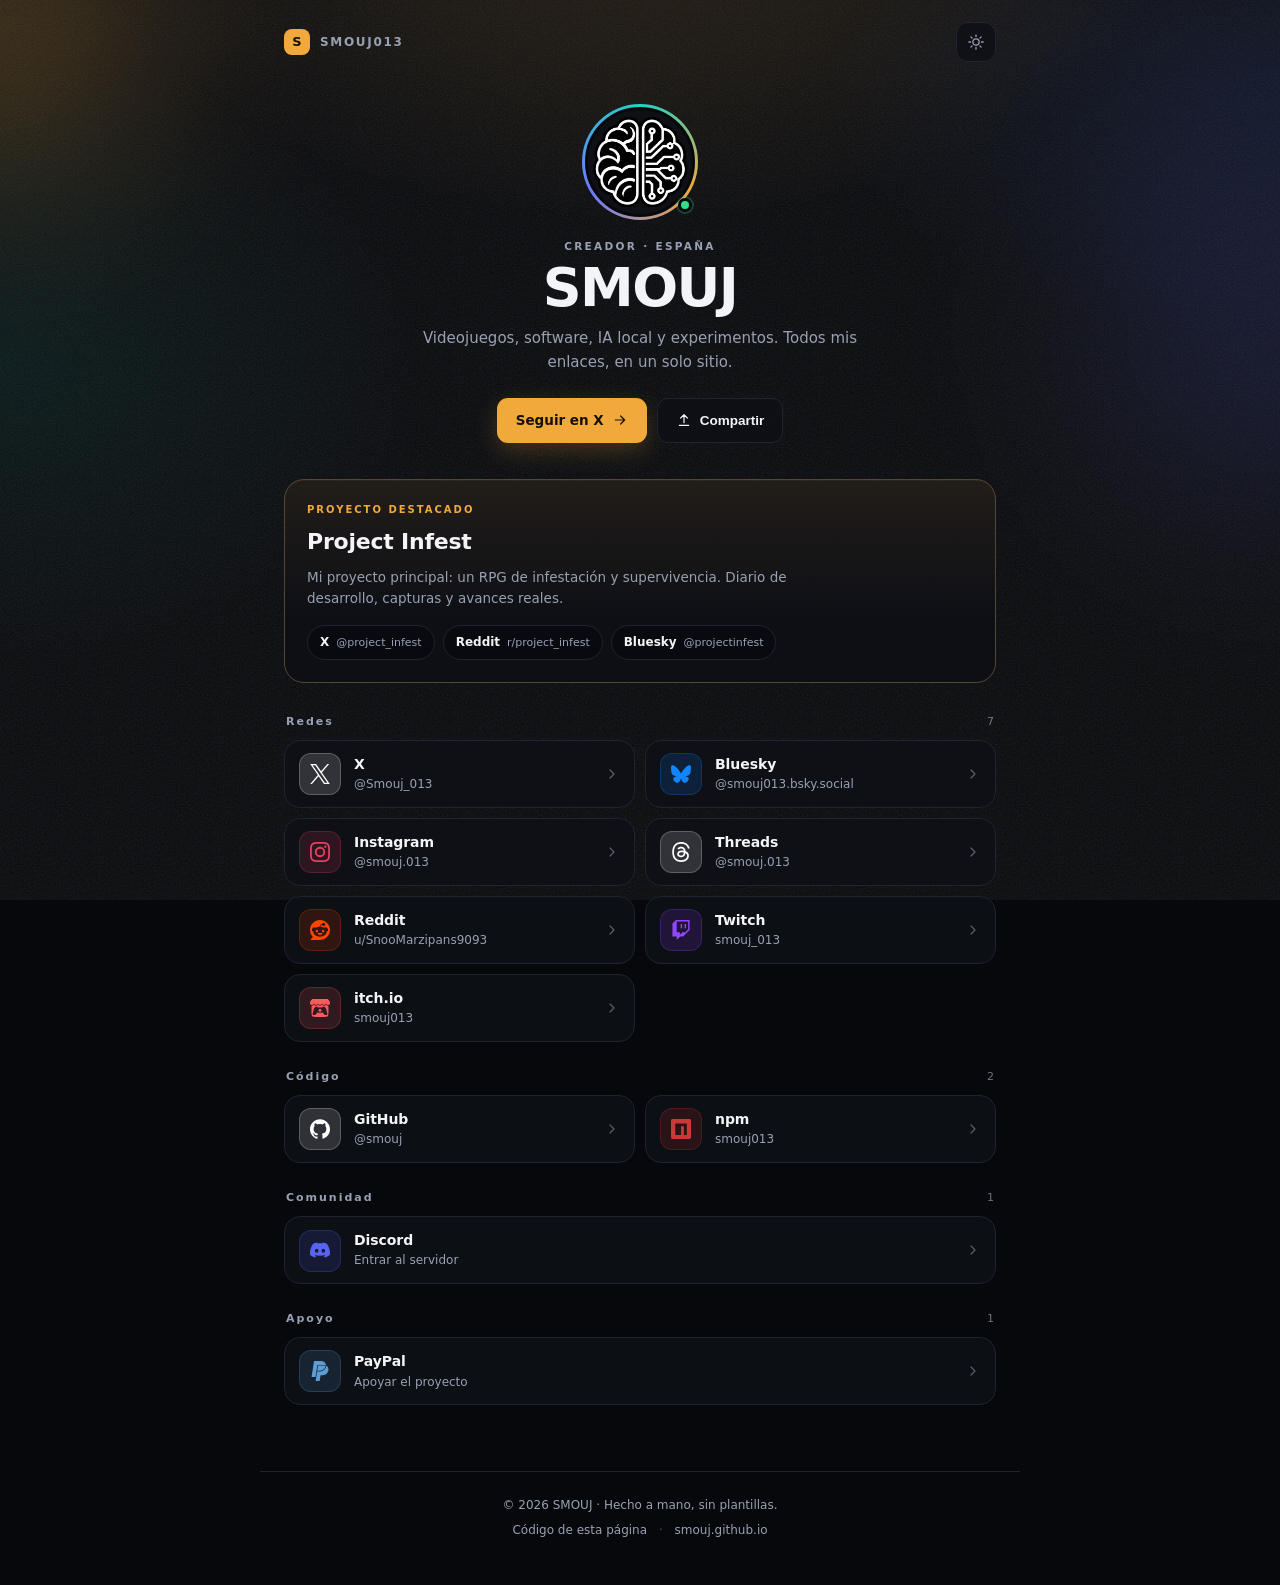
==== index.html @ f3d0ebc0 "Página de enlaces de SMOUJ - Una sola página con redes, código, comunidad y apoyo - Tema oscuro/clar" ====
<!doctype html>
<html lang="es" data-theme="dark">
<head>
<meta charset="utf-8" />
<meta name="viewport" content="width=device-width, initial-scale=1" />
<title>SMOUJ · Todos mis enlaces</title>
<meta name="description" content="Videojuegos, software, IA local y experimentos. Todos los enlaces de SMOUJ en un solo lugar." />
<link rel="canonical" href="https://smouj.github.io/" />
<meta name="theme-color" content="#07080b" />
<meta property="og:type" content="website" />
<meta property="og:title" content="SMOUJ · Todos mis enlaces" />
<meta property="og:description" content="Videojuegos, software, IA local y experimentos. Un solo enlace para encontrarme." />
<meta property="og:url" content="https://smouj.github.io/" />
<meta property="og:image" content="https://smouj.github.io/assets/og.png" />
<meta property="og:image:width" content="1200" />
<meta property="og:image:height" content="630" />
<meta name="twitter:card" content="summary_large_image" />
<meta name="twitter:site" content="@Smouj_013" />
<meta name="twitter:title" content="SMOUJ · Todos mis enlaces" />
<meta name="twitter:description" content="Videojuegos, software, IA local y experimentos. Un solo enlace para encontrarme." />
<meta name="twitter:image" content="https://smouj.github.io/assets/og.png" />
<link rel="icon" href="assets/favicon.svg" type="image/svg+xml" />
<link rel="icon" href="assets/favicon-32.png" sizes="32x32" />
<link rel="apple-touch-icon" href="assets/apple-touch-icon.png" />
<link rel="manifest" href="site.webmanifest" />
<link rel="stylesheet" href="assets/styles.css" />
<script type="application/ld+json">
{
  "@context": "https://schema.org",
  "@type": "Person",
  "name": "SMOUJ",
  "alternateName": "SMOUJ013",
  "url": "https://smouj.github.io/",
  "image": "https://smouj.github.io/assets/avatar.png",
  "jobTitle": "Creador de videojuegos y software",
  "sameAs": [
    "https://github.com/smouj",
    "https://x.com/Smouj_013",
    "https://bsky.app/profile/smouj013.bsky.social",
    "https://www.instagram.com/smouj.013",
    "https://www.threads.net/@smouj.013",
    "https://www.reddit.com/user/SnooMarzipans9093",
    "https://www.twitch.tv/smouj_013",
    "https://smouj013.itch.io/",
    "https://www.npmjs.com/~smouj013"
  ]
}
</script>
</head>
<body>
<a class="skip" href="#contenido">Saltar al contenido</a>
<div class="backdrop" aria-hidden="true">
  <span class="orb orb-a"></span>
  <span class="orb orb-b"></span>
  <span class="grain"></span>
</div>

<header class="topbar">
  <a class="brand" href="/" aria-label="Inicio">
    <span class="brand-mark" aria-hidden="true">S</span>
    <span class="brand-text">SMOUJ013</span>
  </a>
  <button class="icon-btn" id="theme-toggle" type="button" aria-label="Cambiar a tema claro" aria-pressed="false">
    <svg class="i-sun" viewBox="0 0 24 24" aria-hidden="true"><circle cx="12" cy="12" r="4.2"/><path d="M12 2.5v2.2M12 19.3v2.2M2.5 12h2.2M19.3 12h2.2M5.2 5.2l1.6 1.6M17.2 17.2l1.6 1.6M18.8 5.2l-1.6 1.6M6.8 17.2l-1.6 1.6"/></svg>
    <svg class="i-moon" viewBox="0 0 24 24" aria-hidden="true"><path d="M20.5 14.6A8.6 8.6 0 0 1 9.4 3.5 8.8 8.8 0 1 0 20.5 14.6Z"/></svg>
  </button>
</header>

<main id="contenido">
  <section class="hero">
    <div class="avatar">
      <img src="assets/avatar.png" alt="Avatar de SMOUJ" width="112" height="112" />
      <span class="status" title="Disponible"></span>
    </div>
    <p class="eyebrow">CREADOR · ESPAÑA</p>
    <h1>SMOUJ</h1>
    <p class="lede">Videojuegos, software, IA local y experimentos. Todos mis enlaces, en un solo sitio.</p>

    <div class="actions">
      <a class="btn btn-primary" href="https://x.com/Smouj_013" target="_blank" rel="me noopener">
        Seguir en X
        <svg viewBox="0 0 24 24" aria-hidden="true"><path d="M5 12h13M13 6l6 6-6 6"/></svg>
      </a>
      <button class="btn btn-ghost" id="share" type="button">
        <svg viewBox="0 0 24 24" aria-hidden="true"><path d="M12 16V4M7 9l5-5 5 5M5 20h14"/></svg>
        Compartir
      </button>
    </div>
  </section>

  <section class="project reveal" style="--i:0" aria-labelledby="project-title">
    <p class="kicker">PROYECTO DESTACADO</p>
    <h2 id="project-title">Project Infest</h2>
    <p class="project-copy">Mi proyecto principal: un RPG de infestación y supervivencia. Diario de desarrollo, capturas y avances reales.</p>
    <div class="chips">
      <a class="chip" href="https://x.com/project_infest" target="_blank" rel="noopener">X <span>@project_infest</span></a>
      <a class="chip" href="https://www.reddit.com/r/project_infest/" target="_blank" rel="noopener">Reddit <span>r/project_infest</span></a>
      <a class="chip" href="https://bsky.app/profile/projectinfest.bsky.social" target="_blank" rel="noopener">Bluesky <span>@projectinfest</span></a>
    </div>
  </section>

  <section class="group reveal" style="--i:1" aria-labelledby="redes-title">
    <div class="group-head"><h2 id="redes-title">Redes</h2><span>7</span></div>
    <ul class="grid">
      <li><a class="card" data-brand="x" href="https://x.com/Smouj_013" target="_blank" rel="me noopener">
        <span class="tile" aria-hidden="true"><svg viewBox="0 0 24 24" focusable="false"><path d="M14.234 10.162 22.977 0h-2.072l-7.591 8.824L7.251 0H.258l9.168 13.343L.258 24H2.33l8.016-9.318L16.749 24h6.993zm-2.837 3.299-.929-1.329L3.076 1.56h3.182l5.965 8.532.929 1.329 7.754 11.09h-3.182z"/></svg></span>
        <span class="meta"><span class="name">X</span><span class="handle">@Smouj_013</span></span>
        <svg class="chev" viewBox="0 0 24 24" aria-hidden="true"><path d="M9 6l6 6-6 6"/></svg>
      </a></li>
      <li><a class="card" data-brand="bluesky" href="https://bsky.app/profile/smouj013.bsky.social" target="_blank" rel="me noopener">
        <span class="tile" aria-hidden="true"><svg viewBox="0 0 24 24" focusable="false"><path d="M5.202 2.857C7.954 4.922 10.913 9.11 12 11.358c1.087-2.247 4.046-6.436 6.798-8.501C20.783 1.366 24 .213 24 3.883c0 .732-.42 6.156-.667 7.037-.856 3.061-3.978 3.842-6.755 3.37 4.854.826 6.089 3.562 3.422 6.299-5.065 5.196-7.28-1.304-7.847-2.97-.104-.305-.152-.448-.153-.327 0-.121-.05.022-.153.327-.568 1.666-2.782 8.166-7.847 2.97-2.667-2.737-1.432-5.473 3.422-6.3-2.777.473-5.899-.308-6.755-3.369C.42 10.04 0 4.615 0 3.883c0-3.67 3.217-2.517 5.202-1.026"/></svg></span>
        <span class="meta"><span class="name">Bluesky</span><span class="handle">@smouj013.bsky.social</span></span>
        <svg class="chev" viewBox="0 0 24 24" aria-hidden="true"><path d="M9 6l6 6-6 6"/></svg>
      </a></li>
      <li><a class="card" data-brand="instagram" href="https://www.instagram.com/smouj.013" target="_blank" rel="me noopener">
        <span class="tile" aria-hidden="true"><svg viewBox="0 0 24 24" focusable="false"><path d="M7.0301.084c-1.2768.0602-2.1487.264-2.911.5634-.7888.3075-1.4575.72-2.1228 1.3877-.6652.6677-1.075 1.3368-1.3802 2.127-.2954.7638-.4956 1.6365-.552 2.914-.0564 1.2775-.0689 1.6882-.0626 4.947.0062 3.2586.0206 3.6671.0825 4.9473.061 1.2765.264 2.1482.5635 2.9107.308.7889.72 1.4573 1.388 2.1228.6679.6655 1.3365 1.0743 2.1285 1.38.7632.295 1.6361.4961 2.9134.552 1.2773.056 1.6884.069 4.9462.0627 3.2578-.0062 3.668-.0207 4.9478-.0814 1.28-.0607 2.147-.2652 2.9098-.5633.7889-.3086 1.4578-.72 2.1228-1.3881.665-.6682 1.0745-1.3378 1.3795-2.1284.2957-.7632.4966-1.636.552-2.9124.056-1.2809.0692-1.6898.063-4.948-.0063-3.2583-.021-3.6668-.0817-4.9465-.0607-1.2797-.264-2.1487-.5633-2.9117-.3084-.7889-.72-1.4568-1.3876-2.1228C21.2982 1.33 20.628.9208 19.8378.6165 19.074.321 18.2017.1197 16.9244.0645 15.6471.0093 15.236-.005 11.977.0014 8.718.0076 8.31.0215 7.0301.0839m.1402 21.6932c-1.17-.0509-1.8053-.2453-2.2287-.408-.5606-.216-.96-.4771-1.3819-.895-.422-.4178-.6811-.8186-.9-1.378-.1644-.4234-.3624-1.058-.4171-2.228-.0595-1.2645-.072-1.6442-.079-4.848-.007-3.2037.0053-3.583.0607-4.848.05-1.169.2456-1.805.408-2.2282.216-.5613.4762-.96.895-1.3816.4188-.4217.8184-.6814 1.3783-.9003.423-.1651 1.0575-.3614 2.227-.4171 1.2655-.06 1.6447-.072 4.848-.079 3.2033-.007 3.5835.005 4.8495.0608 1.169.0508 1.8053.2445 2.228.408.5608.216.96.4754 1.3816.895.4217.4194.6816.8176.9005 1.3787.1653.4217.3617 1.056.4169 2.2263.0602 1.2655.0739 1.645.0796 4.848.0058 3.203-.0055 3.5834-.061 4.848-.051 1.17-.245 1.8055-.408 2.2294-.216.5604-.4763.96-.8954 1.3814-.419.4215-.8181.6811-1.3783.9-.4224.1649-1.0577.3617-2.2262.4174-1.2656.0595-1.6448.072-4.8493.079-3.2045.007-3.5825-.006-4.848-.0608M16.953 5.5864A1.44 1.44 0 1 0 18.39 4.144a1.44 1.44 0 0 0-1.437 1.4424M5.8385 12.012c.0067 3.4032 2.7706 6.1557 6.173 6.1493 3.4026-.0065 6.157-2.7701 6.1506-6.1733-.0065-3.4032-2.771-6.1565-6.174-6.1498-3.403.0067-6.156 2.771-6.1496 6.1738M8 12.0077a4 4 0 1 1 4.008 3.9921A3.9996 3.9996 0 0 1 8 12.0077"/></svg></span>
        <span class="meta"><span class="name">Instagram</span><span class="handle">@smouj.013</span></span>
        <svg class="chev" viewBox="0 0 24 24" aria-hidden="true"><path d="M9 6l6 6-6 6"/></svg>
      </a></li>
      <li><a class="card" data-brand="threads" href="https://www.threads.net/@smouj.013" target="_blank" rel="me noopener">
        <span class="tile" aria-hidden="true"><svg viewBox="0 0 24 24" focusable="false"><path d="M12.186 24h-.007c-3.581-.024-6.334-1.205-8.184-3.509C2.35 18.44 1.5 15.586 1.472 12.01v-.017c.03-3.579.879-6.43 2.525-8.482C5.845 1.205 8.6.024 12.18 0h.014c2.746.02 5.043.725 6.826 2.098 1.677 1.29 2.858 3.13 3.509 5.467l-2.04.569c-1.104-3.96-3.898-5.984-8.304-6.015-2.91.022-5.11.936-6.54 2.717C4.307 6.504 3.616 8.914 3.589 12c.027 3.086.718 5.496 2.057 7.164 1.43 1.783 3.631 2.698 6.54 2.717 2.623-.02 4.358-.631 5.8-2.045 1.647-1.613 1.618-3.593 1.09-4.798-.31-.71-.873-1.3-1.634-1.75-.192 1.352-.622 2.446-1.284 3.272-.886 1.102-2.14 1.704-3.73 1.79-1.202.065-2.361-.218-3.259-.801-1.063-.689-1.685-1.74-1.752-2.964-.065-1.19.408-2.285 1.33-3.082.88-.76 2.119-1.207 3.583-1.291a13.853 13.853 0 0 1 3.02.142c-.126-.742-.375-1.332-.75-1.757-.513-.586-1.308-.883-2.359-.89h-.029c-.844 0-1.992.232-2.721 1.32L7.734 7.847c.98-1.454 2.568-2.256 4.478-2.256h.044c3.194.02 5.097 1.975 5.287 5.388.108.046.216.094.321.142 1.49.7 2.58 1.761 3.154 3.07.797 1.82.871 4.79-1.548 7.158-1.85 1.81-4.094 2.628-7.277 2.65Zm1.003-11.69c-.242 0-.487.007-.739.021-1.836.103-2.98.946-2.916 2.143.067 1.256 1.452 1.839 2.784 1.767 1.224-.065 2.818-.543 3.086-3.71a10.5 10.5 0 0 0-2.215-.221z"/></svg></span>
        <span class="meta"><span class="name">Threads</span><span class="handle">@smouj.013</span></span>
        <svg class="chev" viewBox="0 0 24 24" aria-hidden="true"><path d="M9 6l6 6-6 6"/></svg>
      </a></li>
      <li><a class="card" data-brand="reddit" href="https://www.reddit.com/user/SnooMarzipans9093" target="_blank" rel="me noopener">
        <span class="tile" aria-hidden="true"><svg viewBox="0 0 24 24" focusable="false"><path d="M12 0C5.373 0 0 5.373 0 12c0 3.314 1.343 6.314 3.515 8.485l-2.286 2.286C.775 23.225 1.097 24 1.738 24H12c6.627 0 12-5.373 12-12S18.627 0 12 0Zm4.388 3.199c1.104 0 1.999.895 1.999 1.999 0 1.105-.895 2-1.999 2-.946 0-1.739-.657-1.947-1.539v.002c-1.147.162-2.032 1.15-2.032 2.341v.007c1.776.067 3.4.567 4.686 1.363.473-.363 1.064-.58 1.707-.58 1.547 0 2.802 1.254 2.802 2.802 0 1.117-.655 2.081-1.601 2.531-.088 3.256-3.637 5.876-7.997 5.876-4.361 0-7.905-2.617-7.998-5.87-.954-.447-1.614-1.415-1.614-2.538 0-1.548 1.255-2.802 2.803-2.802.645 0 1.239.218 1.712.585 1.275-.79 2.881-1.291 4.64-1.365v-.01c0-1.663 1.263-3.034 2.88-3.207.188-.911.993-1.595 1.959-1.595Zm-8.085 8.376c-.784 0-1.459.78-1.506 1.797-.047 1.016.64 1.429 1.426 1.429.786 0 1.371-.369 1.418-1.385.047-1.017-.553-1.841-1.338-1.841Zm7.406 0c-.786 0-1.385.824-1.338 1.841.047 1.017.634 1.385 1.418 1.385.785 0 1.473-.413 1.426-1.429-.046-1.017-.721-1.797-1.506-1.797Zm-3.703 4.013c-.974 0-1.907.048-2.77.135-.147.015-.241.168-.183.305.483 1.154 1.622 1.964 2.953 1.964 1.33 0 2.47-.81 2.953-1.964.057-.137-.037-.29-.184-.305-.863-.087-1.795-.135-2.769-.135Z"/></svg></span>
        <span class="meta"><span class="name">Reddit</span><span class="handle">u/SnooMarzipans9093</span></span>
        <svg class="chev" viewBox="0 0 24 24" aria-hidden="true"><path d="M9 6l6 6-6 6"/></svg>
      </a></li>
      <li><a class="card" data-brand="twitch" href="https://www.twitch.tv/smouj_013" target="_blank" rel="me noopener">
        <span class="tile" aria-hidden="true"><svg viewBox="0 0 24 24" focusable="false"><path d="M11.571 4.714h1.715v5.143H11.57zm4.715 0H18v5.143h-1.714zM6 0L1.714 4.286v15.428h5.143V24l4.286-4.286h3.428L22.286 12V0zm14.571 11.143l-3.428 3.428h-3.429l-3 3v-3H6.857V1.714h13.714Z"/></svg></span>
        <span class="meta"><span class="name">Twitch</span><span class="handle">smouj_013</span></span>
        <svg class="chev" viewBox="0 0 24 24" aria-hidden="true"><path d="M9 6l6 6-6 6"/></svg>
      </a></li>
      <li><a class="card" data-brand="itch" href="https://smouj013.itch.io/" target="_blank" rel="me noopener">
        <span class="tile" aria-hidden="true"><svg viewBox="0 0 24 24" focusable="false"><path d="M3.13 1.338C2.08 1.96.02 4.328 0 4.95v1.03c0 1.303 1.22 2.45 2.325 2.45 1.33 0 2.436-1.102 2.436-2.41 0 1.308 1.07 2.41 2.4 2.41 1.328 0 2.362-1.102 2.362-2.41 0 1.308 1.137 2.41 2.466 2.41h.024c1.33 0 2.466-1.102 2.466-2.41 0 1.308 1.034 2.41 2.363 2.41 1.33 0 2.4-1.102 2.4-2.41 0 1.308 1.106 2.41 2.435 2.41C22.78 8.43 24 7.282 24 5.98V4.95c-.02-.62-2.082-2.99-3.13-3.612-3.253-.114-5.508-.134-8.87-.133-3.362 0-7.945.053-8.87.133zm6.376 6.477a2.74 2.74 0 0 1-.468.602c-.5.49-1.19.795-1.947.795a2.786 2.786 0 0 1-1.95-.795c-.182-.178-.32-.37-.446-.59-.127.222-.303.412-.486.59a2.788 2.788 0 0 1-1.95.795c-.092 0-.187-.025-.264-.052-.107 1.113-.152 2.176-.168 2.95v.005l-.006 1.167c.02 2.334-.23 7.564 1.03 8.85 1.952.454 5.545.662 9.15.663 3.605 0 7.198-.21 9.15-.664 1.26-1.284 1.01-6.514 1.03-8.848l-.006-1.167v-.004c-.016-.775-.06-1.838-.168-2.95-.077.026-.172.052-.263.052a2.788 2.788 0 0 1-1.95-.795c-.184-.178-.36-.368-.486-.59-.127.22-.265.412-.447.59a2.786 2.786 0 0 1-1.95.794c-.76 0-1.446-.303-1.948-.793a2.74 2.74 0 0 1-.468-.602 2.738 2.738 0 0 1-.463.602 2.787 2.787 0 0 1-1.95.794h-.16a2.787 2.787 0 0 1-1.95-.793 2.738 2.738 0 0 1-.464-.602zm-2.004 2.59v.002c.795.002 1.5 0 2.373.953.687-.072 1.406-.108 2.125-.107.72 0 1.438.035 2.125.107.873-.953 1.578-.95 2.372-.953.376 0 1.876 0 2.92 2.934l1.123 4.028c.832 2.995-.266 3.068-1.636 3.07-2.03-.075-3.156-1.55-3.156-3.025-1.124.184-2.436.276-3.748.277-1.312 0-2.624-.093-3.748-.277 0 1.475-1.125 2.95-3.156 3.026-1.37-.004-2.468-.077-1.636-3.072l1.122-4.027c1.045-2.934 2.545-2.934 2.92-2.934zM12 12.714c-.002.002-2.14 1.964-2.523 2.662l1.4-.056v1.22c0 .056.56.033 1.123.007.562.026 1.124.05 1.124-.008v-1.22l1.4.055C14.138 14.677 12 12.713 12 12.713z"/></svg></span>
        <span class="meta"><span class="name">itch.io</span><span class="handle">smouj013</span></span>
        <svg class="chev" viewBox="0 0 24 24" aria-hidden="true"><path d="M9 6l6 6-6 6"/></svg>
      </a></li>
    </ul>
  </section>

  <section class="group reveal" style="--i:2" aria-labelledby="codigo-title">
    <div class="group-head"><h2 id="codigo-title">Código</h2><span>2</span></div>
    <ul class="grid">
      <li><a class="card" data-brand="github" href="https://github.com/smouj" target="_blank" rel="me noopener">
        <span class="tile" aria-hidden="true"><svg viewBox="0 0 24 24" focusable="false"><path d="M12 .297c-6.63 0-12 5.373-12 12 0 5.303 3.438 9.8 8.205 11.385.6.113.82-.258.82-.577 0-.285-.01-1.04-.015-2.04-3.338.724-4.042-1.61-4.042-1.61C4.422 18.07 3.633 17.7 3.633 17.7c-1.087-.744.084-.729.084-.729 1.205.084 1.838 1.236 1.838 1.236 1.07 1.835 2.809 1.305 3.495.998.108-.776.417-1.305.76-1.605-2.665-.3-5.466-1.332-5.466-5.93 0-1.31.465-2.38 1.235-3.22-.135-.303-.54-1.523.105-3.176 0 0 1.005-.322 3.3 1.23.96-.267 1.98-.399 3-.405 1.02.006 2.04.138 3 .405 2.28-1.552 3.285-1.23 3.285-1.23.645 1.653.24 2.873.12 3.176.765.84 1.23 1.91 1.23 3.22 0 4.61-2.805 5.625-5.475 5.92.42.36.81 1.096.81 2.22 0 1.606-.015 2.896-.015 3.286 0 .315.21.69.825.57C20.565 22.092 24 17.592 24 12.297c0-6.627-5.373-12-12-12"/></svg></span>
        <span class="meta"><span class="name">GitHub</span><span class="handle">@smouj</span></span>
        <svg class="chev" viewBox="0 0 24 24" aria-hidden="true"><path d="M9 6l6 6-6 6"/></svg>
      </a></li>
      <li><a class="card" data-brand="npm" href="https://www.npmjs.com/~smouj013" target="_blank" rel="me noopener">
        <span class="tile" aria-hidden="true"><svg viewBox="0 0 24 24" focusable="false"><path d="M1.763 0C.786 0 0 .786 0 1.763v20.474C0 23.214.786 24 1.763 24h20.474c.977 0 1.763-.786 1.763-1.763V1.763C24 .786 23.214 0 22.237 0zM5.13 5.323l13.837.019-.009 13.836h-3.464l.01-10.382h-3.456L12.04 19.17H5.113z"/></svg></span>
        <span class="meta"><span class="name">npm</span><span class="handle">smouj013</span></span>
        <svg class="chev" viewBox="0 0 24 24" aria-hidden="true"><path d="M9 6l6 6-6 6"/></svg>
      </a></li>
    </ul>
  </section>

  <section class="group reveal" style="--i:3" aria-labelledby="comunidad-title">
    <div class="group-head"><h2 id="comunidad-title">Comunidad</h2><span>1</span></div>
    <ul class="grid">
      <li><a class="card" data-brand="discord" href="https://discord.gg/BVWXWY5eUT" target="_blank" rel="noopener">
        <span class="tile" aria-hidden="true"><svg viewBox="0 0 24 24" focusable="false"><path d="M20.317 4.3698a19.7913 19.7913 0 00-4.8851-1.5152.0741.0741 0 00-.0785.0371c-.211.3753-.4447.8648-.6083 1.2495-1.8447-.2762-3.68-.2762-5.4868 0-.1636-.3933-.4058-.8742-.6177-1.2495a.077.077 0 00-.0785-.037 19.7363 19.7363 0 00-4.8852 1.515.0699.0699 0 00-.0321.0277C.5334 9.0458-.319 13.5799.0992 18.0578a.0824.0824 0 00.0312.0561c2.0528 1.5076 4.0413 2.4228 5.9929 3.0294a.0777.0777 0 00.0842-.0276c.4616-.6304.8731-1.2952 1.226-1.9942a.076.076 0 00-.0416-.1057c-.6528-.2476-1.2743-.5495-1.8722-.8923a.077.077 0 01-.0076-.1277c.1258-.0943.2517-.1923.3718-.2914a.0743.0743 0 01.0776-.0105c3.9278 1.7933 8.18 1.7933 12.0614 0a.0739.0739 0 01.0785.0095c.1202.099.246.1981.3728.2924a.077.077 0 01-.0066.1276 12.2986 12.2986 0 01-1.873.8914.0766.0766 0 00-.0407.1067c.3604.698.7719 1.3628 1.225 1.9932a.076.076 0 00.0842.0286c1.961-.6067 3.9495-1.5219 6.0023-3.0294a.077.077 0 00.0313-.0552c.5004-5.177-.8382-9.6739-3.5485-13.6604a.061.061 0 00-.0312-.0286zM8.02 15.3312c-1.1825 0-2.1569-1.0857-2.1569-2.419 0-1.3332.9555-2.4189 2.157-2.4189 1.2108 0 2.1757 1.0952 2.1568 2.419 0 1.3332-.9555 2.4189-2.1569 2.4189zm7.9748 0c-1.1825 0-2.1569-1.0857-2.1569-2.419 0-1.3332.9554-2.4189 2.1569-2.4189 1.2108 0 2.1757 1.0952 2.1568 2.419 0 1.3332-.946 2.4189-2.1568 2.4189Z"/></svg></span>
        <span class="meta"><span class="name">Discord</span><span class="handle">Entrar al servidor</span></span>
        <svg class="chev" viewBox="0 0 24 24" aria-hidden="true"><path d="M9 6l6 6-6 6"/></svg>
      </a></li>
    </ul>
  </section>

  <section class="group reveal" style="--i:4" aria-labelledby="apoyo-title">
    <div class="group-head"><h2 id="apoyo-title">Apoyo</h2><span>1</span></div>
    <ul class="grid">
      <li><a class="card" data-brand="paypal" href="https://www.paypal.com/ncp/payment/XUY7RB9X2JE2G" target="_blank" rel="noopener">
        <span class="tile" aria-hidden="true"><svg viewBox="0 0 24 24" focusable="false"><path d="M15.607 4.653H8.941L6.645 19.251H1.82L4.862 0h7.995c3.754 0 6.375 2.294 6.473 5.513-.648-.478-2.105-.86-3.722-.86m6.57 5.546c0 3.41-3.01 6.853-6.958 6.853h-2.493L11.595 24H6.74l1.845-11.538h3.592c4.208 0 7.346-3.634 7.153-6.949a5.24 5.24 0 0 1 2.848 4.686M9.653 5.546h6.408c.907 0 1.942.222 2.363.541-.195 2.741-2.655 5.483-6.441 5.483H8.714Z"/></svg></span>
        <span class="meta"><span class="name">PayPal</span><span class="handle">Apoyar el proyecto</span></span>
        <svg class="chev" viewBox="0 0 24 24" aria-hidden="true"><path d="M9 6l6 6-6 6"/></svg>
      </a></li>
    </ul>
  </section>
</main>

<footer class="footer">
  <p>© <span id="year">2026</span> SMOUJ · Hecho a mano, sin plantillas.</p>
  <p class="footer-links">
    <a href="https://github.com/smouj/smouj.github.io" target="_blank" rel="noopener">Código de esta página</a>
    <span aria-hidden="true">·</span>
    <a href="https://smouj.github.io/">smouj.github.io</a>
  </p>
</footer>

<div class="toast" id="toast" role="status" aria-live="polite"></div>
<script src="assets/app.js" defer></script>
</body>
</html>
---- assets/styles.css ----
:root {
  --bg: #07080b;
  --surface: #0e1016;
  --surface-2: #12151c;
  --line: #1e2430;
  --line-strong: #2c3546;
  --text: #f2f4f8;
  --muted: #98a1b3;
  --accent: #f2a93b;
  --accent-ink: #14100a;
  --shadow: 0 18px 40px rgba(0, 0, 0, .45);
  --radius: 16px;
  --max: 760px;
  color-scheme: dark;
}

[data-theme="light"] {
  --bg: #f7f5f0;
  --surface: #ffffff;
  --surface-2: #fbfaf7;
  --line: #e5e0d6;
  --line-strong: #d3ccbe;
  --text: #16181d;
  --muted: #666f7f;
  --accent: #b97411;
  --accent-ink: #fffaf0;
  --shadow: 0 18px 40px rgba(24, 20, 12, .08);
  color-scheme: light;
}

* { box-sizing: border-box; }

html { -webkit-text-size-adjust: 100%; }

body {
  margin: 0;
  min-height: 100dvh;
  background: var(--bg);
  color: var(--text);
  font-family: "Segoe UI Variable Text", "Segoe UI", Inter, system-ui, -apple-system, "Helvetica Neue", Arial, sans-serif;
  font-size: 16px;
  line-height: 1.55;
  -webkit-font-smoothing: antialiased;
  overflow-x: hidden;
}

a { color: inherit; }

.skip {
  position: absolute;
  left: -9999px;
  top: 0;
  background: var(--accent);
  color: var(--accent-ink);
  padding: 10px 14px;
  border-radius: 0 0 10px 0;
  z-index: 50;
}
.skip:focus { left: 0; }

.backdrop {
  position: fixed;
  inset: 0;
  z-index: -1;
  overflow: hidden;
  background:
    radial-gradient(900px 520px at 50% -10%, rgba(242, 169, 59, .12), transparent 60%),
    radial-gradient(760px 420px at 100% 10%, rgba(72, 116, 255, .10), transparent 60%),
    radial-gradient(700px 500px at 0% 40%, rgba(0, 200, 180, .07), transparent 60%);
}

.orb {
  position: absolute;
  border-radius: 50%;
  filter: blur(70px);
  opacity: .5;
}
.orb-a {
  width: 420px; height: 420px;
  left: -140px; top: -120px;
  background: radial-gradient(circle at 30% 30%, rgba(242, 169, 59, .55), transparent 65%);
}
.orb-b {
  width: 520px; height: 520px;
  right: -200px; top: 120px;
  background: radial-gradient(circle at 60% 40%, rgba(88, 101, 242, .35), transparent 65%);
}

.grain {
  position: absolute;
  inset: 0;
  opacity: .35;
  background-image: url("data:image/svg+xml,%3Csvg xmlns='http://www.w3.org/2000/svg' width='120' height='120'%3E%3Cfilter id='n'%3E%3CfeTurbulence type='fractalNoise' baseFrequency='.9' numOctaves='3' stitchTiles='stitch'/%3E%3C/filter%3E%3Crect width='100%25' height='100%25' filter='url(%23n)' opacity='.35'/%3E%3C/svg%3E");
  mix-blend-mode: overlay;
  pointer-events: none;
}

.topbar {
  max-width: var(--max);
  margin: 0 auto;
  padding: 22px 24px 0;
  display: flex;
  align-items: center;
  justify-content: space-between;
}

.brand {
  display: inline-flex;
  align-items: center;
  gap: 10px;
  text-decoration: none;
  font-size: 12px;
  letter-spacing: .14em;
  color: var(--muted);
  font-weight: 600;
}
.brand-mark {
  width: 26px; height: 26px;
  display: grid; place-items: center;
  border-radius: 8px;
  background: var(--accent);
  color: var(--accent-ink);
  font-size: 13px;
  font-weight: 800;
  letter-spacing: 0;
}
.brand:hover .brand-text { color: var(--text); }

.icon-btn {
  width: 40px; height: 40px;
  display: grid; place-items: center;
  border-radius: 12px;
  border: 1px solid var(--line);
  background: color-mix(in srgb, var(--surface) 80%, transparent);
  color: var(--muted);
  cursor: pointer;
  transition: color .2s, border-color .2s, transform .2s;
}
.icon-btn:hover { color: var(--text); border-color: var(--line-strong); transform: translateY(-1px); }
.icon-btn svg { width: 18px; height: 18px; fill: none; stroke: currentColor; stroke-width: 1.7; stroke-linecap: round; stroke-linejoin: round; }
.i-moon { display: none; }
[data-theme="light"] .i-sun { display: none; }
[data-theme="light"] .i-moon { display: block; }

main {
  max-width: var(--max);
  margin: 0 auto;
  padding: 8px 24px 40px;
}

.hero { text-align: center; padding: 34px 0 30px; }

.avatar {
  position: relative;
  width: 116px; height: 116px;
  margin: 0 auto 18px;
  padding: 3px;
  border-radius: 50%;
  background: conic-gradient(from 120deg, var(--accent), #6b7bff, #22d3c5, var(--accent));
}
.avatar img {
  width: 100%; height: 100%;
  border-radius: 50%;
  display: block;
  object-fit: cover;
  background: var(--surface);
  border: 3px solid var(--bg);
}
.status {
  position: absolute;
  right: 6px; bottom: 8px;
  width: 14px; height: 14px;
  border-radius: 50%;
  background: #2fe08a;
  border: 3px solid var(--bg);
  box-shadow: 0 0 0 2px rgba(47, 224, 138, .25);
}

.eyebrow {
  margin: 0 0 6px;
  font-size: 10.5px;
  letter-spacing: .22em;
  color: var(--muted);
  font-weight: 700;
}

h1 {
  margin: 0;
  font-size: clamp(38px, 9vw, 54px);
  line-height: 1.02;
  letter-spacing: -.03em;
  font-weight: 800;
}

.lede {
  margin: 12px auto 0;
  max-width: 46ch;
  color: var(--muted);
  font-size: 15px;
}

.actions {
  display: flex;
  justify-content: center;
  gap: 10px;
  flex-wrap: wrap;
  margin-top: 24px;
}

.btn {
  display: inline-flex;
  align-items: center;
  gap: 8px;
  padding: 11px 18px;
  border-radius: 11px;
  font-size: 13.5px;
  font-weight: 600;
  text-decoration: none;
  border: 1px solid transparent;
  cursor: pointer;
  transition: transform .18s, box-shadow .18s, border-color .18s, background .18s;
}
.btn svg { width: 16px; height: 16px; fill: none; stroke: currentColor; stroke-width: 1.8; stroke-linecap: round; stroke-linejoin: round; }
.btn:active { transform: translateY(1px) scale(.995); }

.btn-primary {
  background: var(--accent);
  color: var(--accent-ink);
  box-shadow: 0 8px 24px rgba(242, 169, 59, .22);
}
.btn-primary:hover { transform: translateY(-1px); box-shadow: 0 12px 30px rgba(242, 169, 59, .3); }

.btn-ghost {
  background: color-mix(in srgb, var(--surface) 85%, transparent);
  border-color: var(--line);
  color: var(--text);
}
.btn-ghost:hover { border-color: var(--line-strong); background: var(--surface-2); }

.project {
  margin: 6px 0 30px;
  padding: 22px;
  border-radius: 20px;
  border: 1px solid color-mix(in srgb, var(--accent) 26%, var(--line));
  background:
    linear-gradient(180deg, color-mix(in srgb, var(--accent) 9%, transparent), transparent 70%),
    color-mix(in srgb, var(--surface) 92%, transparent);
  box-shadow: inset 0 1px 0 rgba(255,255,255,.04);
}

.kicker {
  margin: 0 0 8px;
  font-size: 10px;
  letter-spacing: .2em;
  font-weight: 700;
  color: var(--accent);
}

.project h2 { margin: 0; font-size: 22px; letter-spacing: -.01em; }
.project-copy { margin: 8px 0 16px; color: var(--muted); font-size: 13.5px; max-width: 58ch; }

.chips { display: flex; flex-wrap: wrap; gap: 8px; }
.chip {
  display: inline-flex;
  align-items: baseline;
  gap: 7px;
  padding: 7px 12px;
  border-radius: 999px;
  border: 1px solid var(--line);
  background: color-mix(in srgb, var(--bg) 55%, transparent);
  color: var(--text);
  text-decoration: none;
  font-size: 12px;
  font-weight: 600;
  transition: border-color .18s, transform .18s, background .18s;
}
.chip span { color: var(--muted); font-weight: 400; font-size: 11px; }
.chip:hover { border-color: var(--line-strong); transform: translateY(-1px); background: var(--surface-2); }

.group { margin-bottom: 26px; }
.group-head {
  display: flex;
  align-items: baseline;
  justify-content: space-between;
  margin: 0 2px 10px;
}
.group-head h2 {
  margin: 0;
  font-size: 11px;
  letter-spacing: .18em;
  font-weight: 700;
  color: var(--muted);
}
.group-head span { font-size: 11px; color: var(--muted); opacity: .7; }

.grid {
  list-style: none;
  margin: 0;
  padding: 0;
  display: grid;
  grid-template-columns: repeat(auto-fit, minmax(250px, 1fr));
  gap: 10px;
}

.card {
  display: flex;
  align-items: center;
  gap: 13px;
  padding: 12px 14px;
  border-radius: var(--radius);
  border: 1px solid var(--line);
  background: color-mix(in srgb, var(--surface) 88%, transparent);
  text-decoration: none;
  transition: transform .2s cubic-bezier(.2,.7,.3,1), border-color .2s, background .2s, box-shadow .2s;
}
.card:hover {
  transform: translateY(-2px);
  border-color: color-mix(in srgb, var(--brand, var(--accent)) 40%, var(--line));
  background: var(--surface-2);
  box-shadow: var(--shadow);
}
.card:focus-visible { outline: 2px solid var(--accent); outline-offset: 3px; }

.tile {
  flex: none;
  width: 42px; height: 42px;
  border-radius: 12px;
  display: grid;
  place-items: center;
  background: color-mix(in srgb, var(--brand, var(--accent)) 15%, transparent);
  border: 1px solid color-mix(in srgb, var(--brand, var(--accent)) 22%, transparent);
}
.tile svg {
  width: 20px;
  height: 20px;
  display: block;
  fill: var(--brand, var(--accent));
}

.meta { display: flex; flex-direction: column; min-width: 0; flex: 1; }
.name { font-size: 14px; font-weight: 600; letter-spacing: -.005em; }
.handle {
  font-size: 12px;
  color: var(--muted);
  white-space: nowrap;
  overflow: hidden;
  text-overflow: ellipsis;
}

.chev {
  flex: none;
  width: 16px; height: 16px;
  fill: none;
  stroke: var(--muted);
  stroke-width: 1.8;
  stroke-linecap: round;
  stroke-linejoin: round;
  opacity: .55;
  transition: transform .2s, opacity .2s, stroke .2s;
}
.card:hover .chev { transform: translateX(3px); opacity: 1; stroke: var(--brand, var(--accent)); }

.card[data-brand="x"] { --brand: #ffffff; }
.card[data-brand="bluesky"] { --brand: #1185fe; }
.card[data-brand="instagram"] { --brand: #e4405f; }
.card[data-brand="threads"] { --brand: #ffffff; }
.card[data-brand="reddit"] { --brand: #ff4500; }
.card[data-brand="twitch"] { --brand: #9146ff; }
.card[data-brand="itch"] { --brand: #fa5c5c; }
.card[data-brand="github"] { --brand: #ffffff; }
.card[data-brand="npm"] { --brand: #cb3837; }
.card[data-brand="discord"] { --brand: #5865f2; }
.card[data-brand="paypal"] { --brand: #5b9ed6; }

[data-theme="light"] .card[data-brand="x"],
[data-theme="light"] .card[data-brand="threads"],
[data-theme="light"] .card[data-brand="github"] { --brand: #14161b; }
[data-theme="light"] .card[data-brand="paypal"] { --brand: #0b5ea8; }

.footer {
  max-width: var(--max);
  margin: 0 auto;
  padding: 18px 24px 40px;
  border-top: 1px solid var(--line);
  color: var(--muted);
  font-size: 12px;
  text-align: center;
}
.footer p { margin: 6px 0; }
.footer-links a { color: var(--muted); text-decoration: none; border-bottom: 1px solid transparent; }
.footer-links a:hover { color: var(--text); border-bottom-color: var(--line-strong); }
.footer-links span { margin: 0 8px; opacity: .5; }

.toast {
  position: fixed;
  left: 50%;
  bottom: 28px;
  transform: translate(-50%, 12px);
  padding: 10px 16px;
  border-radius: 10px;
  background: var(--text);
  color: var(--bg);
  font-size: 12.5px;
  font-weight: 600;
  opacity: 0;
  pointer-events: none;
  transition: opacity .22s, transform .22s;
  z-index: 40;
}
.toast.show { opacity: 1; transform: translate(-50%, 0); }

.reveal {
  animation: rise .65s cubic-bezier(.2,.7,.3,1) both;
  animation-delay: calc(var(--i, 0) * 55ms + 80ms);
}

@keyframes rise {
  from { opacity: 0; transform: translateY(14px); }
  to { opacity: 1; transform: translateY(0); }
}

@media (max-width: 560px) {
  .topbar { padding: 18px 18px 0; }
  main { padding: 0 18px 32px; }
  .hero { padding: 26px 0 24px; }
  .grid { grid-template-columns: 1fr; }
  .project { padding: 18px; }
  .footer { padding: 16px 18px 32px; }
}

@media (prefers-reduced-motion: reduce) {
  *, *::before, *::after { animation-duration: .001ms !important; animation-delay: 0ms !important; transition-duration: .001ms !important; }
}

@media print {
  .backdrop, .topbar, .actions, .footer-links { display: none; }
  body { background: #fff; color: #000; }
}
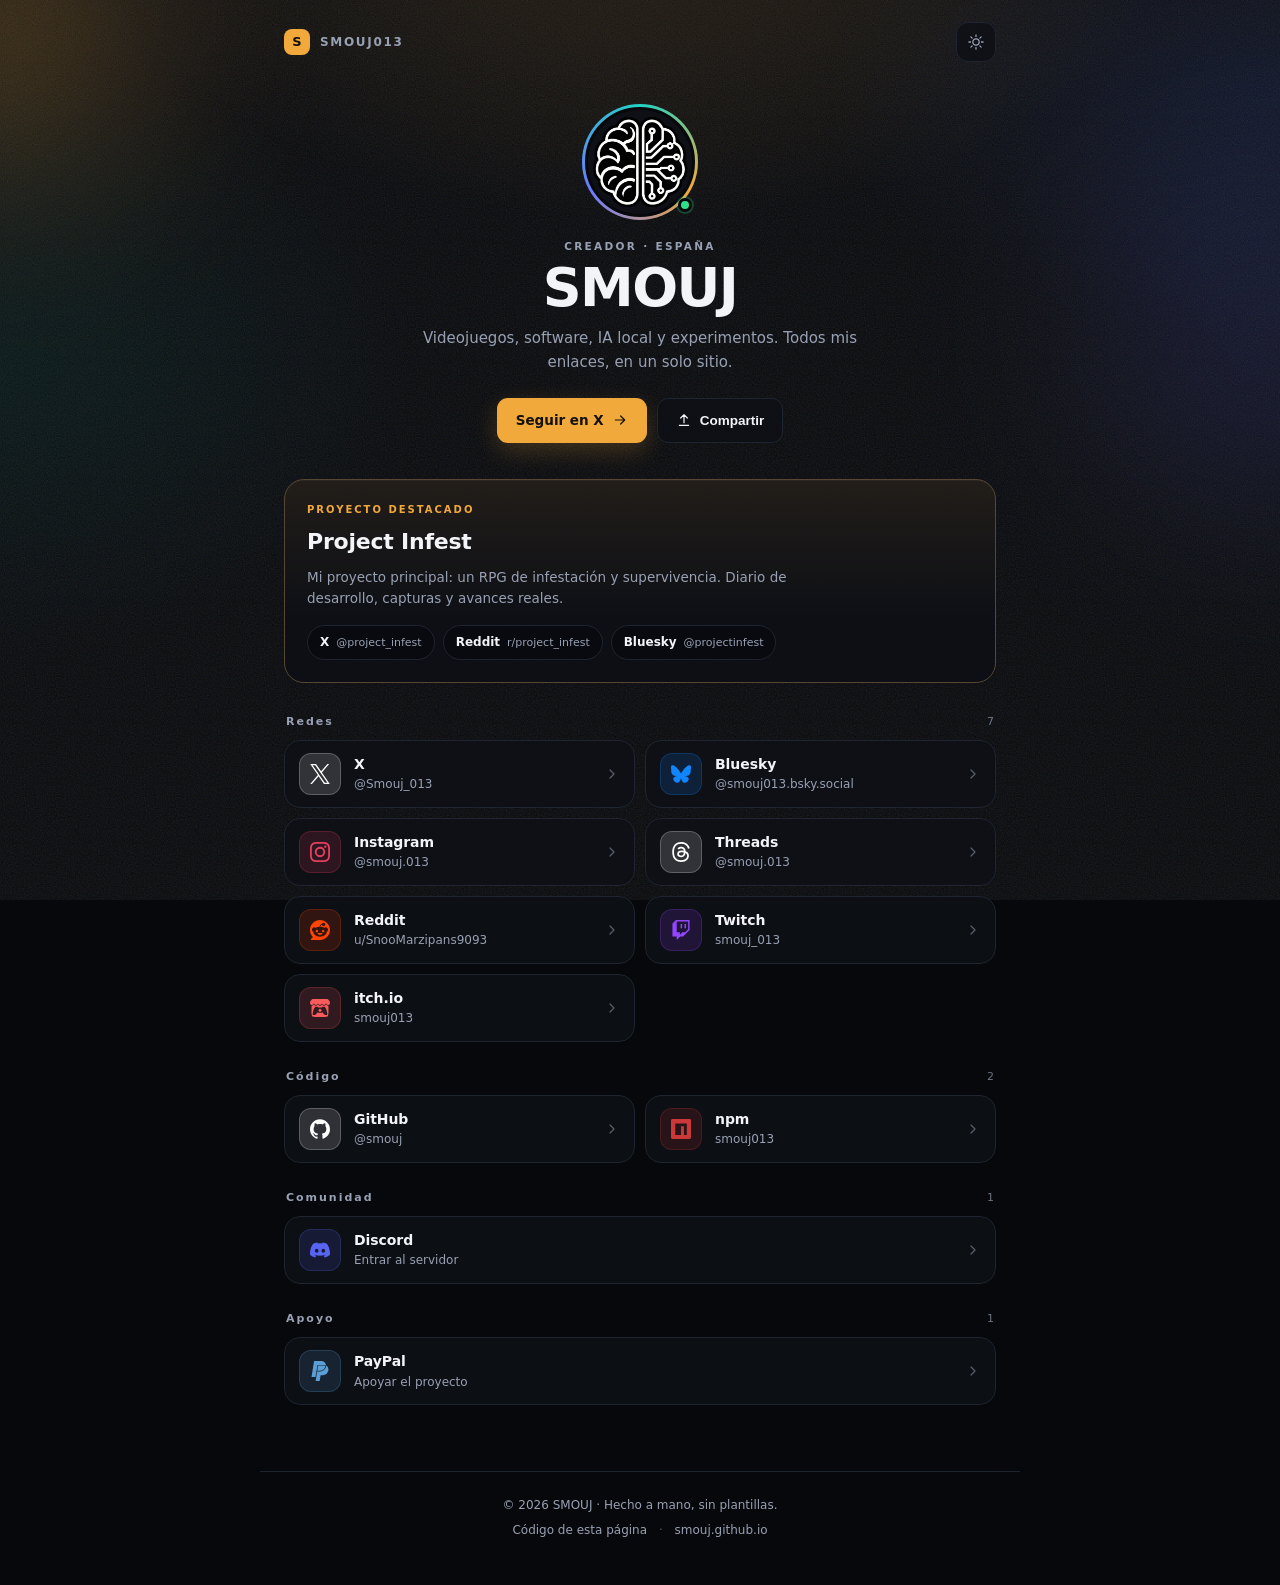
==== commit fbbca597: "Usar la imagen de perfil como favicon - index.html y 404.html apuntan a los PNG derivados del avatar" ====
--- a/index.html
+++ b/index.html
@@ -19,8 +19,8 @@
 <meta name="twitter:title" content="SMOUJ · Todos mis enlaces" />
 <meta name="twitter:description" content="Videojuegos, software, IA local y experimentos. Un solo enlace para encontrarme." />
 <meta name="twitter:image" content="https://smouj.github.io/assets/og.png" />
-<link rel="icon" href="assets/favicon.svg" type="image/svg+xml" />
-<link rel="icon" href="assets/favicon-32.png" sizes="32x32" />
+<link rel="icon" href="assets/favicon-32.png" sizes="32x32" type="image/png" />
+<link rel="icon" href="assets/favicon-192.png" sizes="192x192" type="image/png" />
 <link rel="apple-touch-icon" href="assets/apple-touch-icon.png" />
 <link rel="manifest" href="site.webmanifest" />
 <link rel="stylesheet" href="assets/styles.css" />
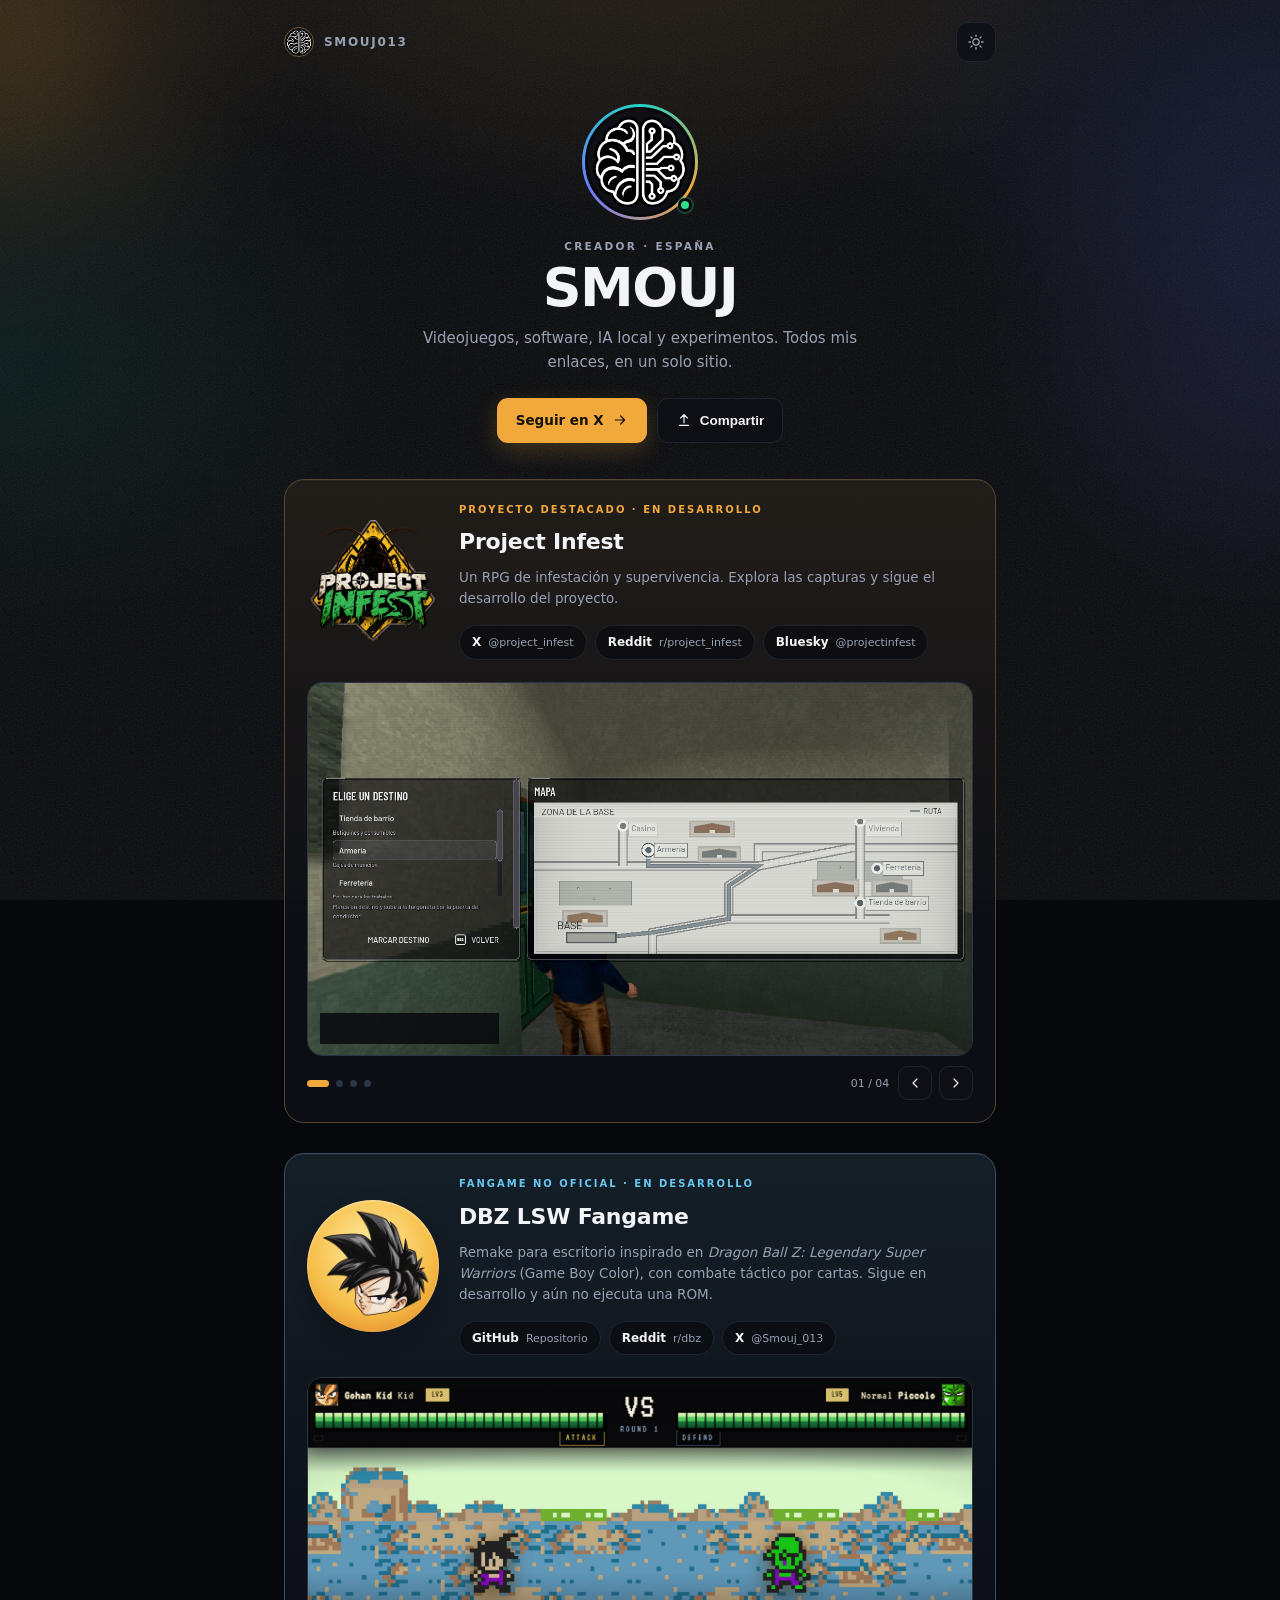
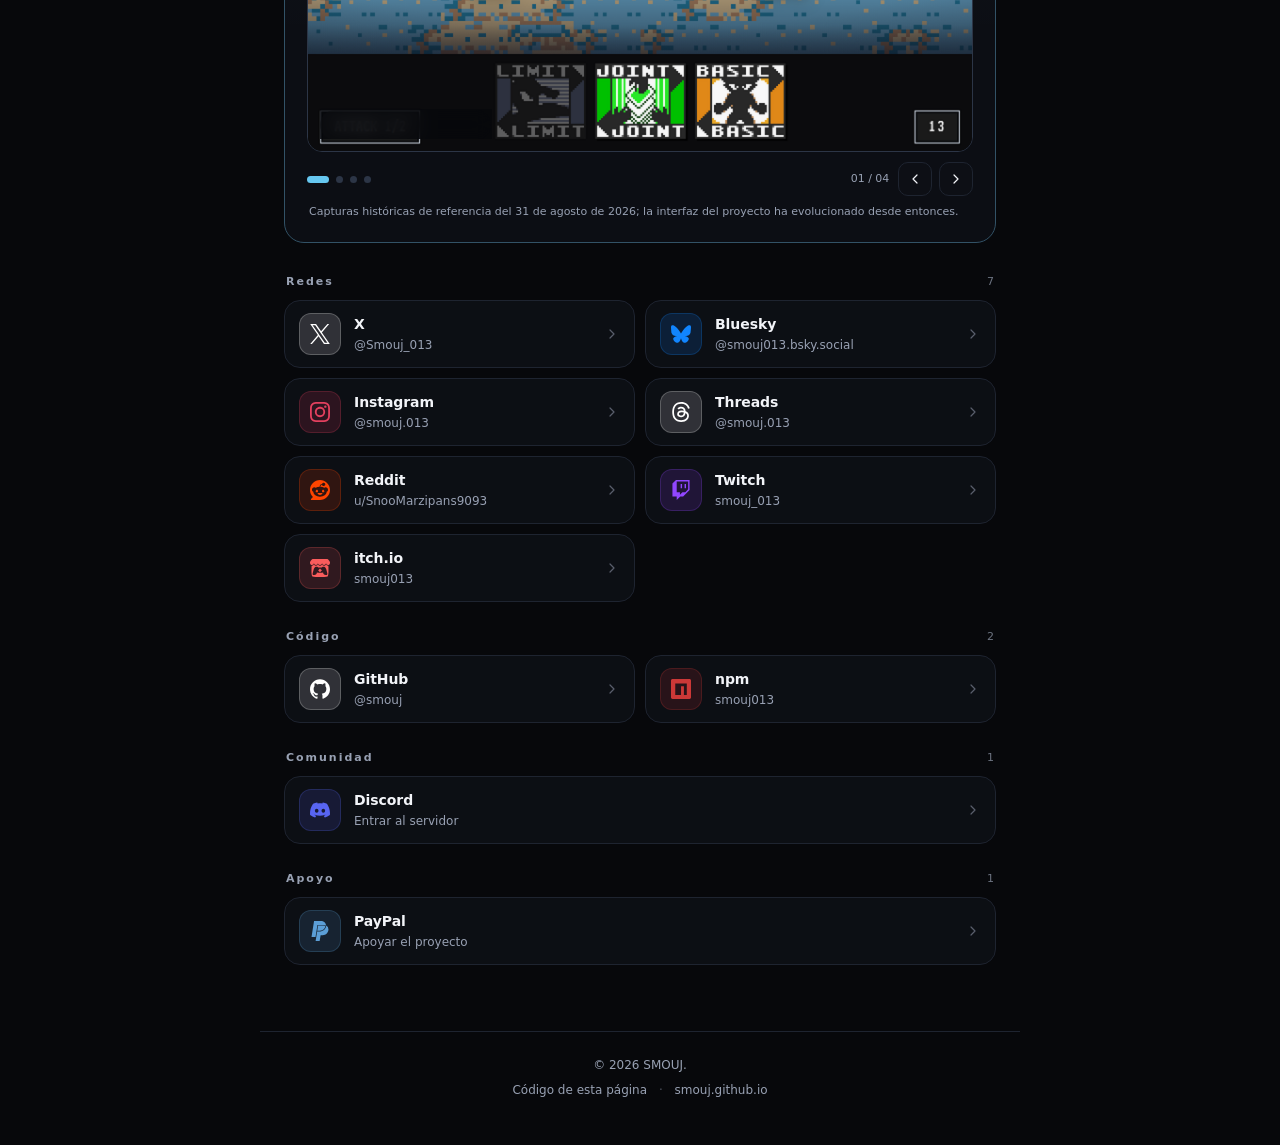
==== commit cde61810: "Add DBZ LSW project gallery" ====
--- a/index.html
+++ b/index.html
@@ -4,12 +4,12 @@
 <meta charset="utf-8" />
 <meta name="viewport" content="width=device-width, initial-scale=1" />
 <title>SMOUJ · Todos mis enlaces</title>
-<meta name="description" content="Videojuegos, software, IA local y experimentos. Todos los enlaces de SMOUJ en un solo lugar." />
+<meta name="description" content="Videojuegos, software, IA local y proyectos como Project Infest y DBZ LSW. Todos los enlaces de SMOUJ en un solo lugar." />
 <link rel="canonical" href="https://smouj.github.io/" />
 <meta name="theme-color" content="#07080b" />
 <meta property="og:type" content="website" />
 <meta property="og:title" content="SMOUJ · Todos mis enlaces" />
-<meta property="og:description" content="Videojuegos, software, IA local y experimentos. Un solo enlace para encontrarme." />
+<meta property="og:description" content="Videojuegos, software, IA local y proyectos como Project Infest y DBZ LSW. Un solo enlace para encontrarme." />
 <meta property="og:url" content="https://smouj.github.io/" />
 <meta property="og:image" content="https://smouj.github.io/assets/og.png" />
 <meta property="og:image:width" content="1200" />
@@ -57,7 +57,7 @@
 
 <header class="topbar">
   <a class="brand" href="/" aria-label="Inicio">
-    <span class="brand-mark" aria-hidden="true">S</span>
+    <img class="brand-mark" src="assets/avatar.png" alt="" width="30" height="30" />
     <span class="brand-text">SMOUJ013</span>
   </a>
   <button class="icon-btn" id="theme-toggle" type="button" aria-label="Cambiar a tema claro" aria-pressed="false">
@@ -89,17 +89,115 @@
   </section>
 
   <section class="project reveal" style="--i:0" aria-labelledby="project-title">
-    <p class="kicker">PROYECTO DESTACADO</p>
-    <h2 id="project-title">Project Infest</h2>
-    <p class="project-copy">Mi proyecto principal: un RPG de infestación y supervivencia. Diario de desarrollo, capturas y avances reales.</p>
-    <div class="chips">
-      <a class="chip" href="https://x.com/project_infest" target="_blank" rel="noopener">X <span>@project_infest</span></a>
-      <a class="chip" href="https://www.reddit.com/r/project_infest/" target="_blank" rel="noopener">Reddit <span>r/project_infest</span></a>
-      <a class="chip" href="https://bsky.app/profile/projectinfest.bsky.social" target="_blank" rel="noopener">Bluesky <span>@projectinfest</span></a>
-    </div>
-  </section>
-
-  <section class="group reveal" style="--i:1" aria-labelledby="redes-title">
+    <div class="project-heading">
+      <img class="project-logo" src="assets/projects/project-infest/logo.png" alt="Logotipo de Project Infest" width="144" height="144" decoding="async" />
+      <div class="project-intro">
+        <p class="kicker">PROYECTO DESTACADO · EN DESARROLLO</p>
+        <h2 id="project-title">Project Infest</h2>
+        <p class="project-copy">Un RPG de infestación y supervivencia. Explora las capturas y sigue el desarrollo del proyecto.</p>
+        <div class="chips">
+          <a class="chip" href="https://x.com/project_infest" target="_blank" rel="noopener">X <span>@project_infest</span></a>
+          <a class="chip" href="https://www.reddit.com/r/project_infest/" target="_blank" rel="noopener">Reddit <span>r/project_infest</span></a>
+          <a class="chip" href="https://bsky.app/profile/projectinfest.bsky.social" target="_blank" rel="noopener">Bluesky <span>@projectinfest</span></a>
+        </div>
+      </div>
+    </div>
+
+    <div class="project-gallery" data-gallery role="region" aria-label="Galería de capturas de Project Infest">
+      <div class="gallery-stage">
+        <figure class="gallery-slide" data-gallery-slide aria-label="1 de 4: Mapa de destinos">
+          <img src="assets/projects/project-infest/mapa-de-destinos.png" alt="Mapa de destinos y rutas disponible desde la base de operaciones." width="1280" height="720" loading="lazy" decoding="async" />
+          <figcaption>Mapa de operaciones</figcaption>
+        </figure>
+        <figure class="gallery-slide" data-gallery-slide aria-label="2 de 4: Salida de la base" hidden>
+          <img src="assets/projects/project-infest/salida-de-base.png" alt="Confirmación de salida desde la base antes de viajar a una zona." width="1280" height="720" loading="lazy" decoding="async" />
+          <figcaption>Preparar una salida</figcaption>
+        </figure>
+        <figure class="gallery-slide" data-gallery-slide aria-label="3 de 4: Recuperación de muestras" hidden>
+          <img src="assets/projects/project-infest/recuperacion-de-muestras.png" alt="Resumen de especímenes recuperados al volver a la base." width="1280" height="720" loading="lazy" decoding="async" />
+          <figcaption>Recuperación de muestras</figcaption>
+        </figure>
+        <figure class="gallery-slide" data-gallery-slide aria-label="4 de 4: Ferretería y equipo" hidden>
+          <img src="assets/projects/project-infest/ferreteria-y-equipo.png" alt="Selección de una herramienta en la ferretería del juego." width="1280" height="720" loading="lazy" decoding="async" />
+          <figcaption>Equipo y suministros</figcaption>
+        </figure>
+      </div>
+      <div class="gallery-meta">
+        <div class="gallery-dots" role="group" aria-label="Elegir captura">
+          <button class="gallery-dot" type="button" data-gallery-dot="0" aria-label="Mostrar captura 1 de 4" aria-pressed="true"></button>
+          <button class="gallery-dot" type="button" data-gallery-dot="1" aria-label="Mostrar captura 2 de 4" aria-pressed="false"></button>
+          <button class="gallery-dot" type="button" data-gallery-dot="2" aria-label="Mostrar captura 3 de 4" aria-pressed="false"></button>
+          <button class="gallery-dot" type="button" data-gallery-dot="3" aria-label="Mostrar captura 4 de 4" aria-pressed="false"></button>
+        </div>
+        <div class="gallery-controls">
+          <span class="gallery-count" data-gallery-count aria-live="polite">01 / 04</span>
+          <button class="gallery-control" type="button" data-gallery-prev aria-label="Captura anterior">
+            <svg viewBox="0 0 24 24" aria-hidden="true"><path d="m15 18-6-6 6-6"/></svg>
+          </button>
+          <button class="gallery-control" type="button" data-gallery-next aria-label="Captura siguiente">
+            <svg viewBox="0 0 24 24" aria-hidden="true"><path d="m9 18 6-6-6-6"/></svg>
+          </button>
+        </div>
+      </div>
+    </div>
+  </section>
+
+  <section class="project project-dbz reveal" style="--i:1" aria-labelledby="dbz-project-title">
+    <div class="project-heading">
+      <img class="project-logo" src="assets/projects/dbz-lsw/logo.png" alt="Icono del fangame DBZ LSW" width="144" height="144" decoding="async" />
+      <div class="project-intro">
+        <p class="kicker">FANGAME NO OFICIAL · EN DESARROLLO</p>
+        <h2 id="dbz-project-title">DBZ LSW Fangame</h2>
+        <p class="project-copy">Remake para escritorio inspirado en <em>Dragon Ball Z: Legendary Super Warriors</em> (Game Boy Color), con combate táctico por cartas. Sigue en desarrollo y aún no ejecuta una ROM.</p>
+        <div class="chips">
+          <a class="chip" href="https://github.com/smouj/dbzlsw-online" target="_blank" rel="noopener">GitHub <span>Repositorio</span></a>
+          <a class="chip" href="https://www.reddit.com/r/dbz/" target="_blank" rel="noopener">Reddit <span>r/dbz</span></a>
+          <a class="chip" href="https://x.com/Smouj_013" target="_blank" rel="me noopener">X <span>@Smouj_013</span></a>
+        </div>
+      </div>
+    </div>
+
+    <div class="project-gallery" data-gallery role="region" aria-label="Galería de capturas históricas de DBZ LSW">
+      <div class="gallery-stage">
+        <figure class="gallery-slide" data-gallery-slide aria-label="1 de 4: Combate">
+          <img src="assets/projects/dbz-lsw/combate.png" alt="Captura histórica de un combate entre Gohan Niño y Piccolo en la arena." width="1410" height="792" loading="lazy" decoding="async" />
+          <figcaption>Combate por cartas</figcaption>
+        </figure>
+        <figure class="gallery-slide" data-gallery-slide aria-label="2 de 4: Selección de personajes" hidden>
+          <img src="assets/projects/dbz-lsw/personajes.png" alt="Captura histórica de la selección de personajes y la ficha de Gohan Niño." width="1410" height="792" loading="lazy" decoding="async" />
+          <figcaption>Personajes y formas</figcaption>
+        </figure>
+        <figure class="gallery-slide" data-gallery-slide aria-label="3 de 4: Editor de mazo" hidden>
+          <img src="assets/projects/dbz-lsw/mazo.png" alt="Captura histórica del editor de mazos y sus cartas de combate." width="1410" height="792" loading="lazy" decoding="async" />
+          <figcaption>Editor de mazos</figcaption>
+        </figure>
+        <figure class="gallery-slide" data-gallery-slide aria-label="4 de 4: Modo historia" hidden>
+          <img src="assets/projects/dbz-lsw/historia.png" alt="Captura histórica del modo historia y sus capítulos." width="1410" height="792" loading="lazy" decoding="async" />
+          <figcaption>Modo historia</figcaption>
+        </figure>
+      </div>
+      <div class="gallery-meta">
+        <div class="gallery-dots" role="group" aria-label="Elegir captura de DBZ LSW">
+          <button class="gallery-dot" type="button" data-gallery-dot="0" aria-label="Mostrar captura 1 de 4" aria-pressed="true"></button>
+          <button class="gallery-dot" type="button" data-gallery-dot="1" aria-label="Mostrar captura 2 de 4" aria-pressed="false"></button>
+          <button class="gallery-dot" type="button" data-gallery-dot="2" aria-label="Mostrar captura 3 de 4" aria-pressed="false"></button>
+          <button class="gallery-dot" type="button" data-gallery-dot="3" aria-label="Mostrar captura 4 de 4" aria-pressed="false"></button>
+        </div>
+        <div class="gallery-controls">
+          <span class="gallery-count" data-gallery-count aria-live="polite">01 / 04</span>
+          <button class="gallery-control" type="button" data-gallery-prev aria-label="Captura anterior">
+            <svg viewBox="0 0 24 24" aria-hidden="true"><path d="m15 18-6-6 6-6"/></svg>
+          </button>
+          <button class="gallery-control" type="button" data-gallery-next aria-label="Captura siguiente">
+            <svg viewBox="0 0 24 24" aria-hidden="true"><path d="m9 18 6-6-6-6"/></svg>
+          </button>
+        </div>
+      </div>
+      <p class="gallery-note">Capturas históricas de referencia del 31 de agosto de 2026; la interfaz del proyecto ha evolucionado desde entonces.</p>
+    </div>
+  </section>
+
+  <section class="group reveal" style="--i:2" aria-labelledby="redes-title">
     <div class="group-head"><h2 id="redes-title">Redes</h2><span>7</span></div>
     <ul class="grid">
       <li><a class="card" data-brand="x" href="https://x.com/Smouj_013" target="_blank" rel="me noopener">
@@ -140,7 +238,7 @@
     </ul>
   </section>
 
-  <section class="group reveal" style="--i:2" aria-labelledby="codigo-title">
+  <section class="group reveal" style="--i:3" aria-labelledby="codigo-title">
     <div class="group-head"><h2 id="codigo-title">Código</h2><span>2</span></div>
     <ul class="grid">
       <li><a class="card" data-brand="github" href="https://github.com/smouj" target="_blank" rel="me noopener">
@@ -156,7 +254,7 @@
     </ul>
   </section>
 
-  <section class="group reveal" style="--i:3" aria-labelledby="comunidad-title">
+  <section class="group reveal" style="--i:4" aria-labelledby="comunidad-title">
     <div class="group-head"><h2 id="comunidad-title">Comunidad</h2><span>1</span></div>
     <ul class="grid">
       <li><a class="card" data-brand="discord" href="https://discord.gg/BVWXWY5eUT" target="_blank" rel="noopener">
@@ -167,7 +265,7 @@
     </ul>
   </section>
 
-  <section class="group reveal" style="--i:4" aria-labelledby="apoyo-title">
+  <section class="group reveal" style="--i:5" aria-labelledby="apoyo-title">
     <div class="group-head"><h2 id="apoyo-title">Apoyo</h2><span>1</span></div>
     <ul class="grid">
       <li><a class="card" data-brand="paypal" href="https://www.paypal.com/ncp/payment/XUY7RB9X2JE2G" target="_blank" rel="noopener">
@@ -180,7 +278,7 @@
 </main>
 
 <footer class="footer">
-  <p>© <span id="year">2026</span> SMOUJ · Hecho a mano, sin plantillas.</p>
+  <p>© <span id="year">2026</span> SMOUJ.</p>
   <p class="footer-links">
     <a href="https://github.com/smouj/smouj.github.io" target="_blank" rel="noopener">Código de esta página</a>
     <span aria-hidden="true">·</span>
--- a/assets/styles.css
+++ b/assets/styles.css
@@ -115,14 +115,14 @@
   font-weight: 600;
 }
 .brand-mark {
-  width: 26px; height: 26px;
-  display: grid; place-items: center;
-  border-radius: 8px;
-  background: var(--accent);
-  color: var(--accent-ink);
-  font-size: 13px;
-  font-weight: 800;
-  letter-spacing: 0;
+  display: block;
+  flex: none;
+  width: 30px;
+  height: 30px;
+  object-fit: cover;
+  border-radius: 50%;
+  border: 1px solid color-mix(in srgb, var(--accent) 40%, var(--line));
+  background: var(--surface);
 }
 .brand:hover .brand-text { color: var(--text); }
 
@@ -248,6 +248,41 @@
   box-shadow: inset 0 1px 0 rgba(255,255,255,.04);
 }
 
+.project-dbz {
+  --project-accent: #66c7f0;
+  border-color: color-mix(in srgb, var(--project-accent) 28%, var(--line));
+  background:
+    linear-gradient(180deg, color-mix(in srgb, var(--project-accent) 9%, transparent), transparent 70%),
+    color-mix(in srgb, var(--surface) 92%, transparent);
+}
+.project-dbz .kicker { color: var(--project-accent); }
+.project-dbz .project-logo {
+  padding: 6px;
+  border-radius: 50%;
+  background: radial-gradient(circle at 48% 38%, #fff0a8 0%, #f6bd47 58%, #d8751f 100%);
+  box-shadow: 0 8px 20px rgba(0,0,0,.18), inset 0 1px 3px rgba(255,255,255,.55);
+}
+.project-dbz .gallery-dot[aria-pressed="true"] { background: var(--project-accent); }
+.project-dbz .gallery-control:hover { color: var(--project-accent); }
+[data-theme="light"] .project-dbz { --project-accent: #267aa1; }
+
+.project-heading {
+  display: grid;
+  grid-template-columns: 132px minmax(0, 1fr);
+  align-items: center;
+  gap: 20px;
+}
+
+.project-logo {
+  display: block;
+  width: 132px;
+  height: 132px;
+  aspect-ratio: 1;
+  object-fit: contain;
+}
+
+.project-intro { min-width: 0; }
+
 .kicker {
   margin: 0 0 8px;
   font-size: 10px;
@@ -258,6 +293,66 @@
 
 .project h2 { margin: 0; font-size: 22px; letter-spacing: -.01em; }
 .project-copy { margin: 8px 0 16px; color: var(--muted); font-size: 13.5px; max-width: 58ch; }
+
+.project-gallery { margin-top: 22px; }
+.gallery-note { margin: 8px 2px 0; color: var(--muted); font-size: 11px; line-height: 1.45; }
+.gallery-stage {
+  position: relative;
+  overflow: hidden;
+  aspect-ratio: 16 / 9;
+  border: 1px solid var(--line-strong);
+  border-radius: 15px;
+  background: #090a0d;
+}
+.gallery-slide { position: absolute; inset: 0; margin: 0; }
+.gallery-slide[hidden] { display: none; }
+.gallery-slide img { display: block; width: 100%; height: 100%; object-fit: cover; }
+.gallery-slide figcaption {
+  position: absolute;
+  left: 12px;
+  bottom: 12px;
+  padding: 6px 10px;
+  border: 1px solid rgba(255,255,255,.14);
+  border-radius: 999px;
+  background: rgba(7,8,11,.82);
+  color: #fff;
+  font-size: 10px;
+  font-weight: 700;
+  letter-spacing: .12em;
+  text-transform: uppercase;
+  backdrop-filter: blur(8px);
+}
+.gallery-meta { display: flex; align-items: center; justify-content: space-between; gap: 12px; margin-top: 10px; }
+.gallery-dots { display: flex; align-items: center; gap: 7px; }
+.gallery-dot {
+  width: 7px;
+  height: 7px;
+  padding: 0;
+  border: 0;
+  border-radius: 999px;
+  background: var(--line-strong);
+  cursor: pointer;
+  transition: width .18s, background .18s;
+}
+.gallery-dot[aria-pressed="true"] { width: 22px; background: var(--accent); }
+.gallery-controls { display: flex; align-items: center; gap: 7px; }
+.gallery-count { min-width: 42px; color: var(--muted); font-size: 11px; font-variant-numeric: tabular-nums; text-align: center; }
+.gallery-control {
+  display: grid;
+  place-items: center;
+  width: 34px;
+  height: 34px;
+  padding: 0;
+  border: 1px solid var(--line);
+  border-radius: 10px;
+  background: color-mix(in srgb, var(--surface) 85%, transparent);
+  color: var(--text);
+  cursor: pointer;
+  transition: border-color .18s, color .18s, transform .18s;
+}
+.gallery-control svg { width: 16px; height: 16px; fill: none; stroke: currentColor; stroke-width: 1.8; stroke-linecap: round; stroke-linejoin: round; }
+.gallery-control:hover { transform: translateY(-1px); border-color: var(--line-strong); color: var(--accent); }
+.gallery-control:focus-visible, .gallery-dot:focus-visible { outline: 2px solid var(--accent); outline-offset: 3px; }
 
 .chips { display: flex; flex-wrap: wrap; gap: 8px; }
 .chip {
@@ -425,6 +520,13 @@
   .hero { padding: 26px 0 24px; }
   .grid { grid-template-columns: 1fr; }
   .project { padding: 18px; }
+  .project-heading { grid-template-columns: 82px minmax(0, 1fr); gap: 14px; align-items: start; }
+  .project-logo { width: 82px; height: 82px; }
+  .project h2 { font-size: 20px; }
+  .project-copy { margin: 6px 0 12px; }
+  .project-gallery { margin-top: 18px; }
+  .gallery-stage { border-radius: 12px; }
+  .gallery-slide figcaption { left: 8px; bottom: 8px; padding: 5px 8px; font-size: 9px; }
   .footer { padding: 16px 18px 32px; }
 }
 
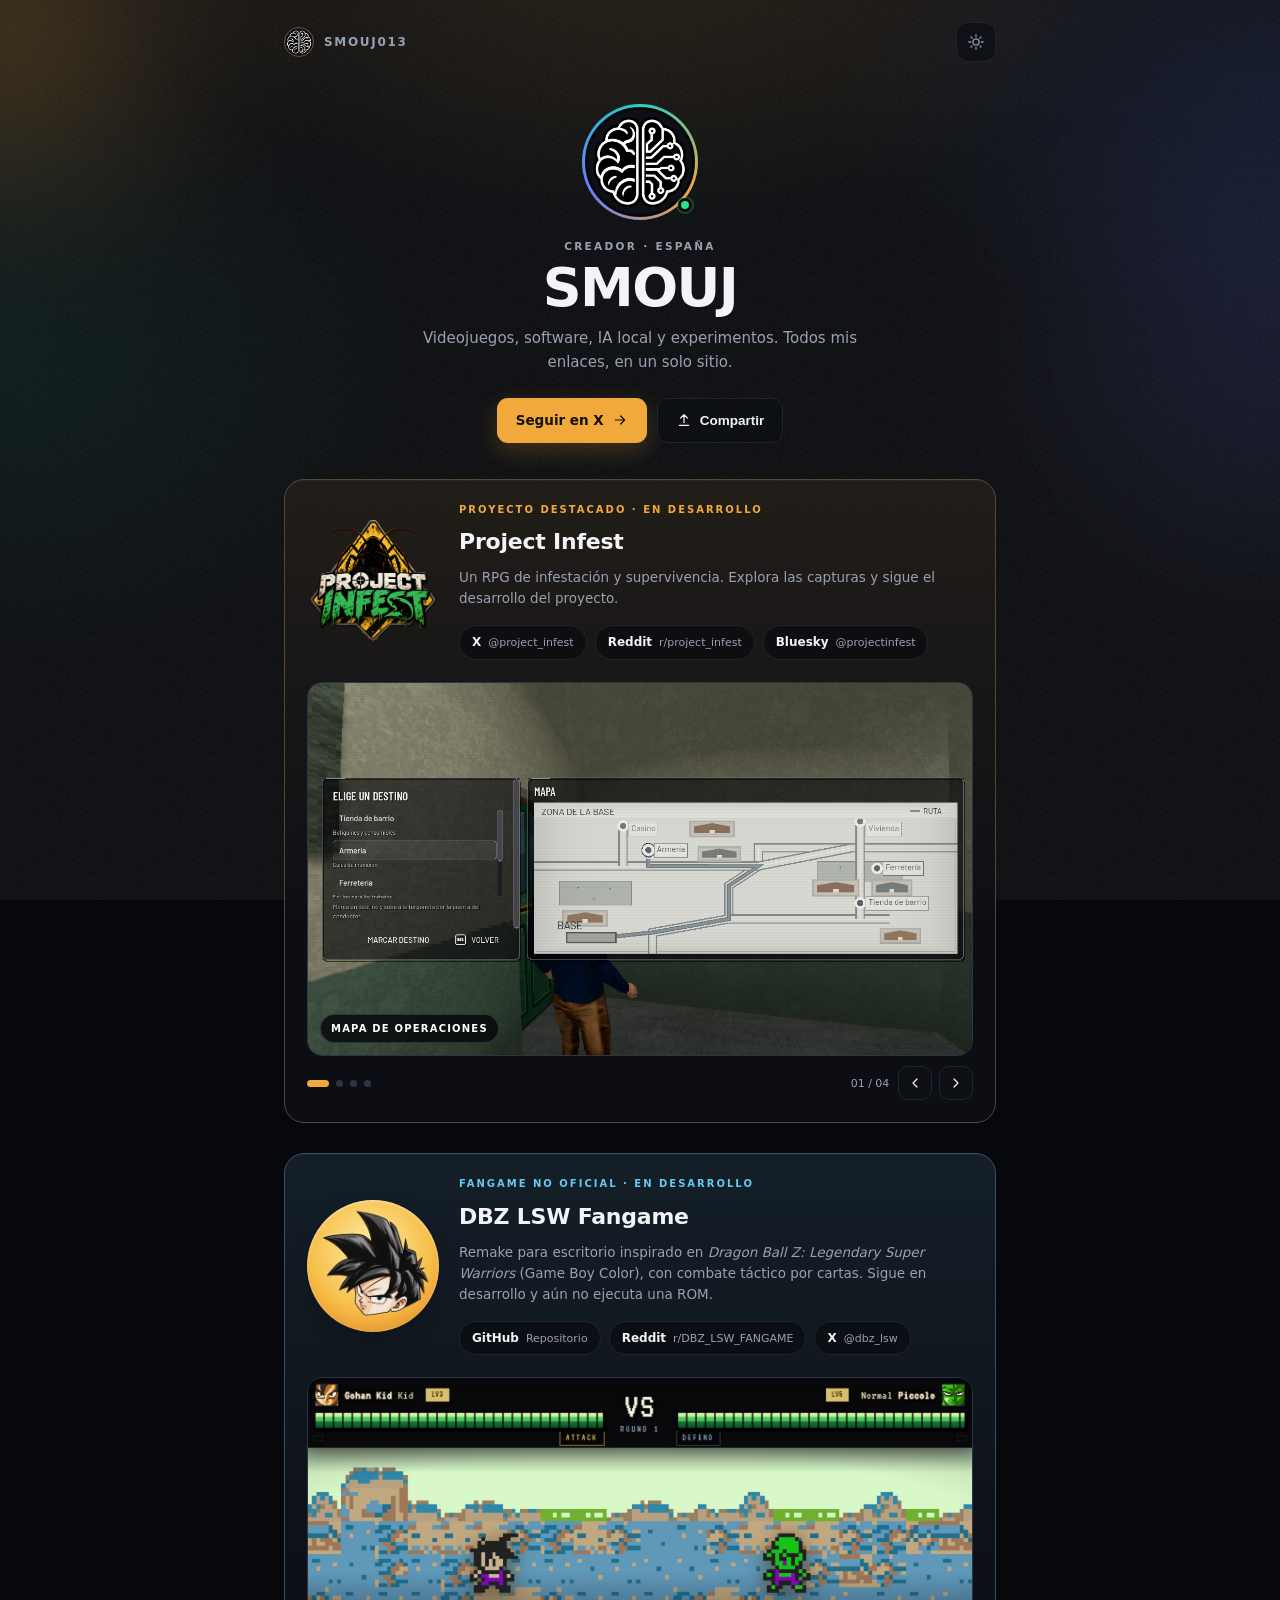
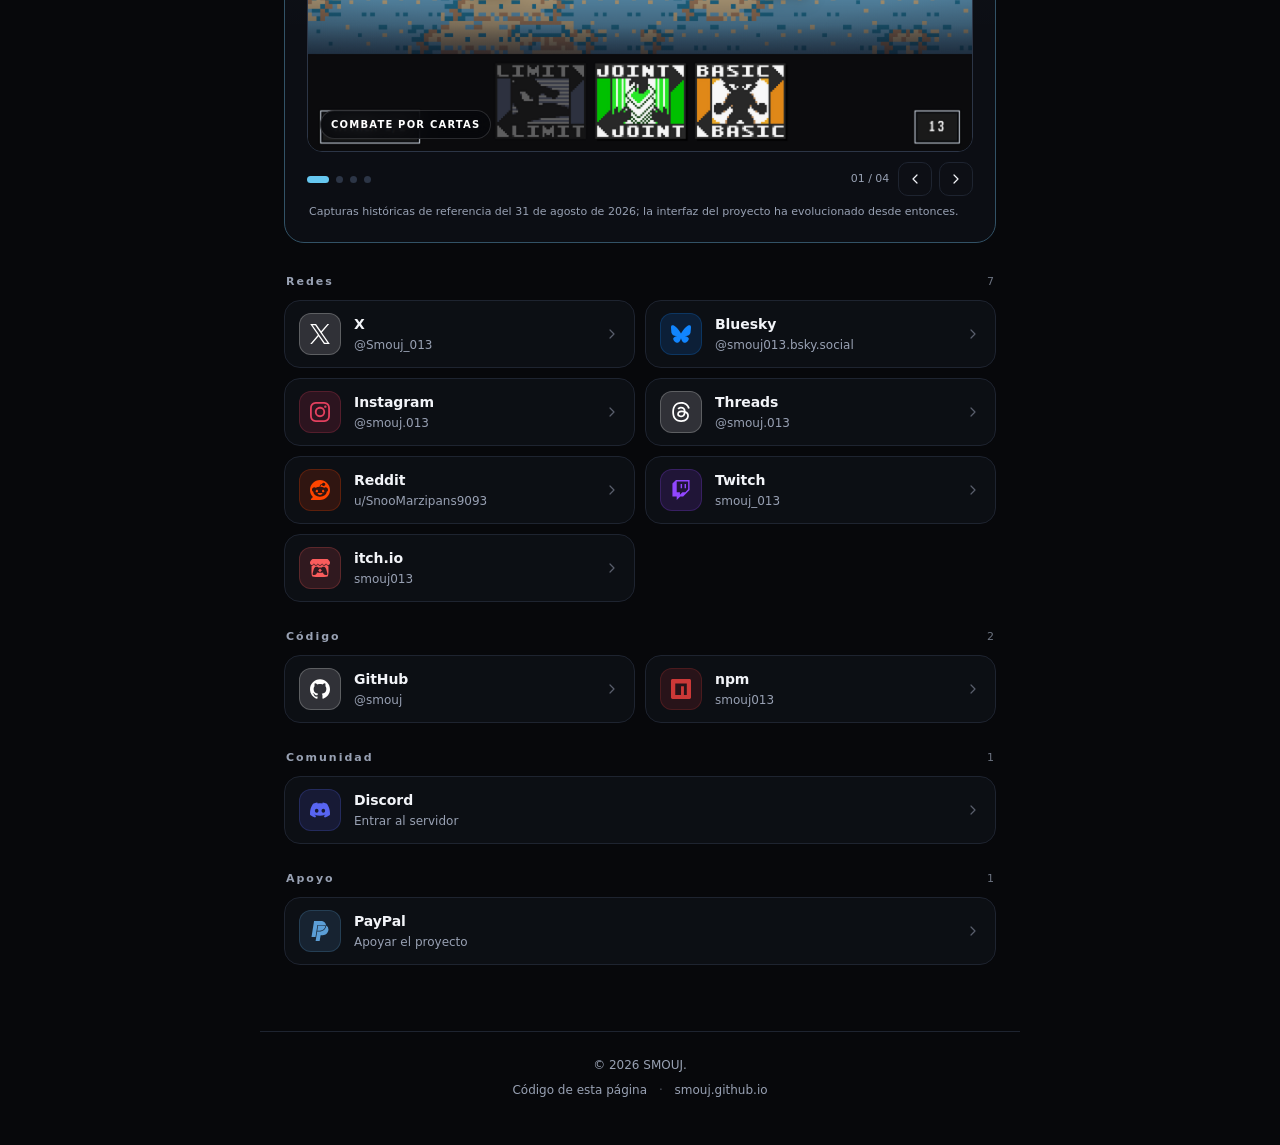
==== commit ee0a2727: "Corregir enlaces del proyecto DBZ" ====
--- a/index.html
+++ b/index.html
@@ -150,9 +150,9 @@
         <h2 id="dbz-project-title">DBZ LSW Fangame</h2>
         <p class="project-copy">Remake para escritorio inspirado en <em>Dragon Ball Z: Legendary Super Warriors</em> (Game Boy Color), con combate táctico por cartas. Sigue en desarrollo y aún no ejecuta una ROM.</p>
         <div class="chips">
-          <a class="chip" href="https://github.com/smouj/dbzlsw-online" target="_blank" rel="noopener">GitHub <span>Repositorio</span></a>
-          <a class="chip" href="https://www.reddit.com/r/dbz/" target="_blank" rel="noopener">Reddit <span>r/dbz</span></a>
-          <a class="chip" href="https://x.com/Smouj_013" target="_blank" rel="me noopener">X <span>@Smouj_013</span></a>
+          <a class="chip" href="https://github.com/smouj/dbz-lsw-fangame" target="_blank" rel="noopener">GitHub <span>Repositorio</span></a>
+          <a class="chip" href="https://www.reddit.com/r/DBZ_LSW_FANGAME/" target="_blank" rel="noopener">Reddit <span>r/DBZ_LSW_FANGAME</span></a>
+          <a class="chip" href="https://x.com/dbz_lsw" target="_blank" rel="noopener">X <span>@dbz_lsw</span></a>
         </div>
       </div>
     </div>
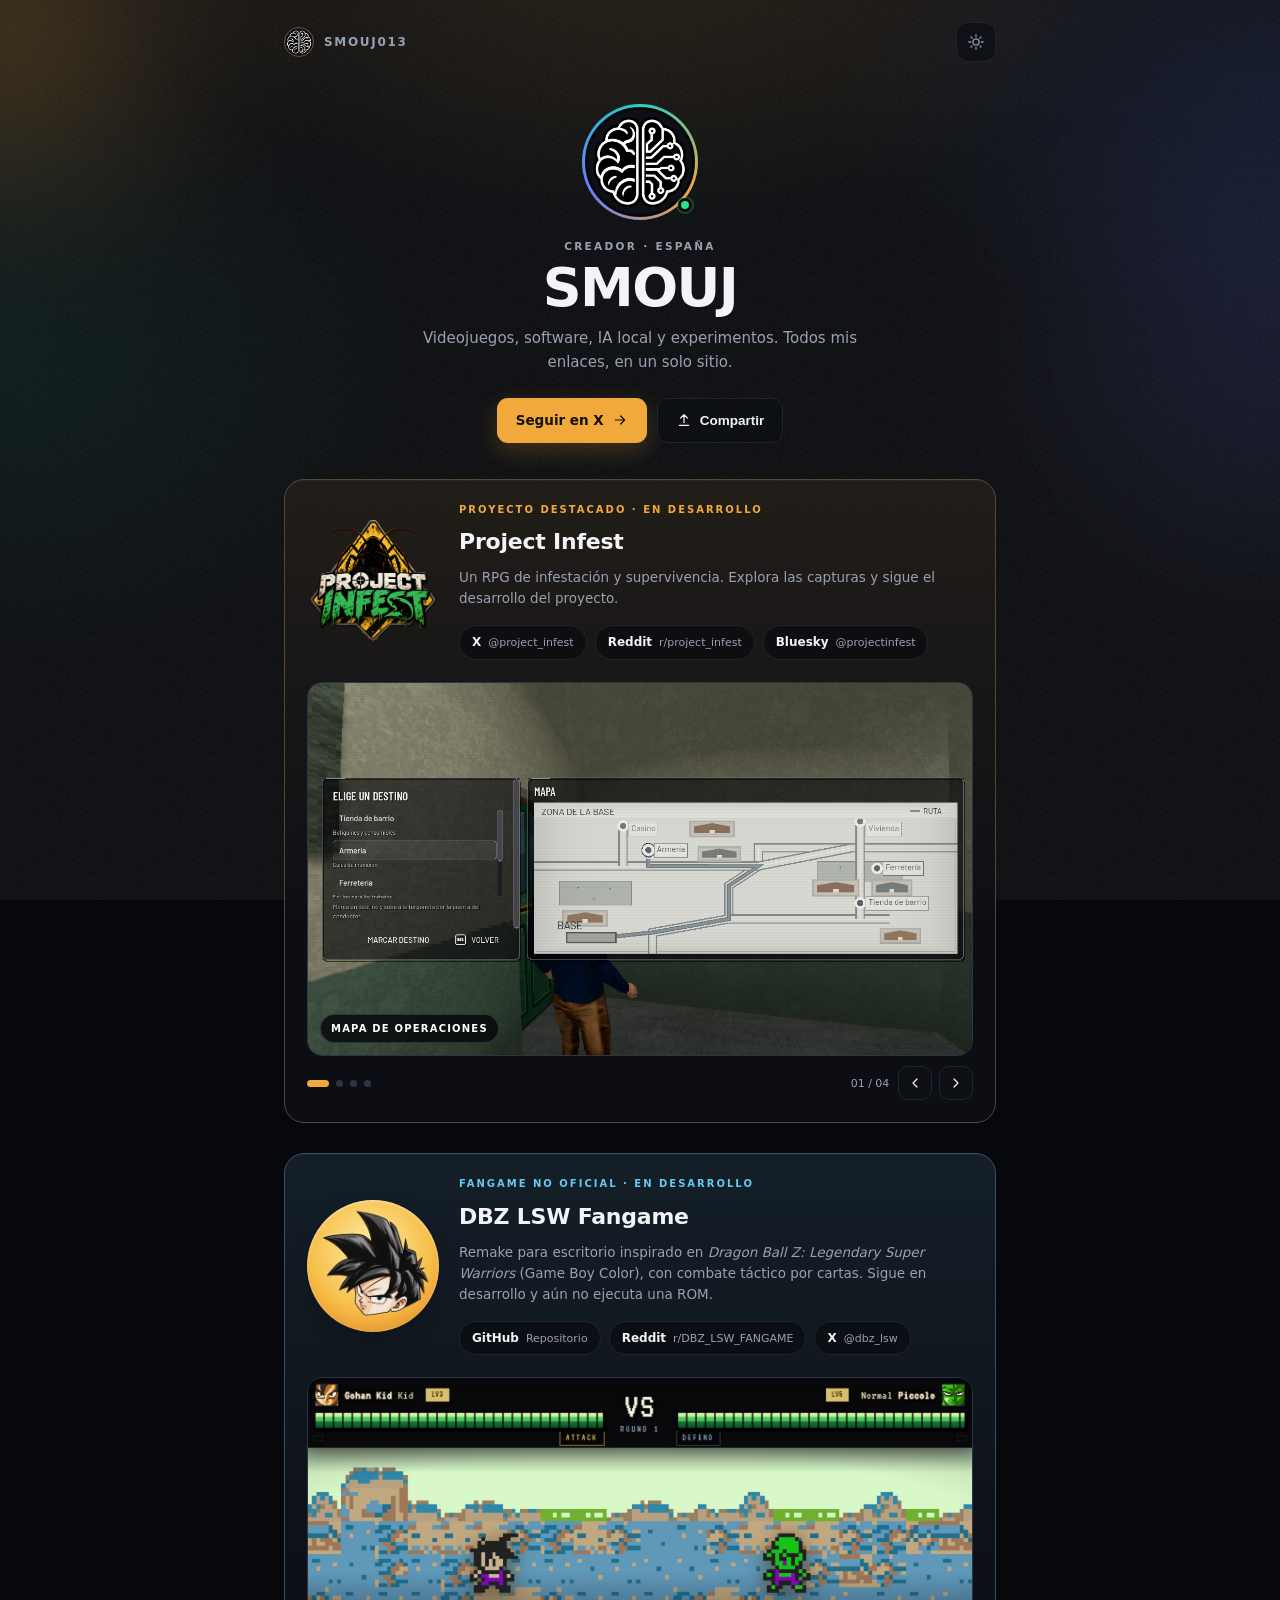
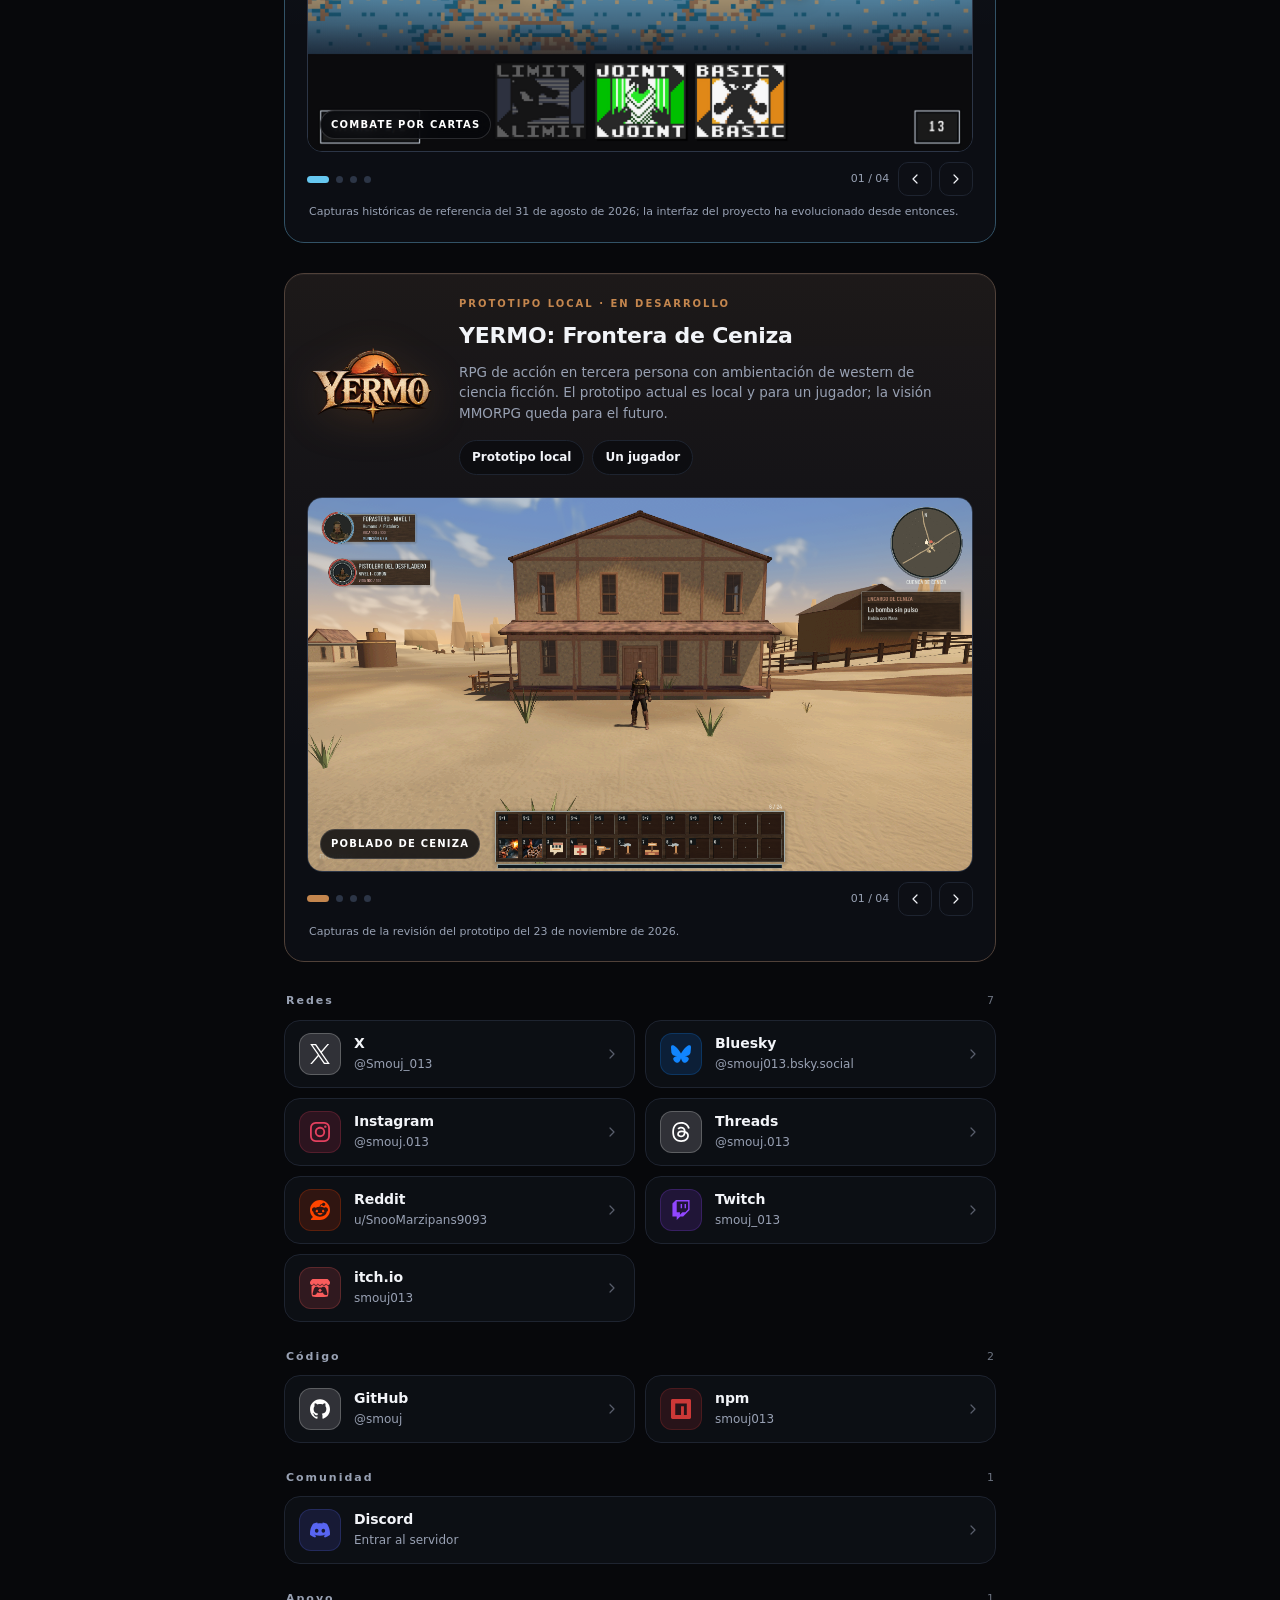
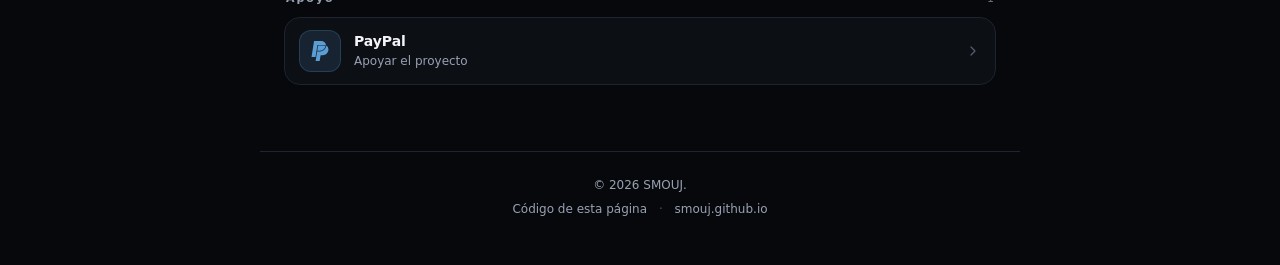
==== commit 916ff29f: "Añadir YERMO a la galería de proyectos" ====
--- a/index.html
+++ b/index.html
@@ -4,12 +4,12 @@
 <meta charset="utf-8" />
 <meta name="viewport" content="width=device-width, initial-scale=1" />
 <title>SMOUJ · Todos mis enlaces</title>
-<meta name="description" content="Videojuegos, software, IA local y proyectos como Project Infest y DBZ LSW. Todos los enlaces de SMOUJ en un solo lugar." />
+<meta name="description" content="Videojuegos, software, IA local y proyectos como YERMO, Project Infest y DBZ LSW. Todos los enlaces de SMOUJ en un solo lugar." />
 <link rel="canonical" href="https://smouj.github.io/" />
 <meta name="theme-color" content="#07080b" />
 <meta property="og:type" content="website" />
 <meta property="og:title" content="SMOUJ · Todos mis enlaces" />
-<meta property="og:description" content="Videojuegos, software, IA local y proyectos como Project Infest y DBZ LSW. Un solo enlace para encontrarme." />
+<meta property="og:description" content="Videojuegos, software, IA local y proyectos como YERMO, Project Infest y DBZ LSW. Un solo enlace para encontrarme." />
 <meta property="og:url" content="https://smouj.github.io/" />
 <meta property="og:image" content="https://smouj.github.io/assets/og.png" />
 <meta property="og:image:width" content="1200" />
@@ -197,7 +197,61 @@
     </div>
   </section>
 
-  <section class="group reveal" style="--i:2" aria-labelledby="redes-title">
+  <section class="project project-yermo reveal" style="--i:2" aria-labelledby="yermo-project-title">
+    <div class="project-heading">
+      <img class="project-logo" src="assets/projects/yermo/logo.png" alt="Logotipo de YERMO" width="132" height="132" decoding="async" />
+      <div class="project-intro">
+        <p class="kicker">PROTOTIPO LOCAL · EN DESARROLLO</p>
+        <h2 id="yermo-project-title">YERMO: Frontera de Ceniza</h2>
+        <p class="project-copy">RPG de acción en tercera persona con ambientación de western de ciencia ficción. El prototipo actual es local y para un jugador; la visión MMORPG queda para el futuro.</p>
+        <div class="chips" role="group" aria-label="Estado de YERMO">
+          <span class="project-tag">Prototipo local</span>
+          <span class="project-tag">Un jugador</span>
+        </div>
+      </div>
+    </div>
+
+    <div class="project-gallery" data-gallery role="region" aria-label="Galería de capturas de YERMO">
+      <div class="gallery-stage">
+        <figure class="gallery-slide" data-gallery-slide aria-label="1 de 4: Poblado de Ceniza">
+          <img src="assets/projects/yermo/ceniza-poblado.png" alt="El personaje explora un poblado de frontera en la región de Ceniza." width="1280" height="720" loading="lazy" decoding="async" />
+          <figcaption>Poblado de Ceniza</figcaption>
+        </figure>
+        <figure class="gallery-slide" data-gallery-slide aria-label="2 de 4: Capilla de Ceniza" hidden>
+          <img src="assets/projects/yermo/ceniza-este.png" alt="Personaje y habitante junto a una capilla en el asentamiento de Ceniza." width="1280" height="720" loading="lazy" decoding="async" />
+          <figcaption>Encuentro en la frontera</figcaption>
+        </figure>
+        <figure class="gallery-slide" data-gallery-slide aria-label="3 de 4: Cañones de Ceniza" hidden>
+          <img src="assets/projects/yermo/ceniza-vegetacion.png" alt="El viajero recorre un cañón desértico con vegetación dispersa." width="1280" height="720" loading="lazy" decoding="async" />
+          <figcaption>Exploración del desierto</figcaption>
+        </figure>
+        <figure class="gallery-slide" data-gallery-slide aria-label="4 de 4: Creación de personaje" hidden>
+          <img src="assets/projects/yermo/creacion-personaje.png" alt="Pantalla de creación de personaje con un viajero en el centro y opciones de origen." width="1280" height="720" loading="lazy" decoding="async" />
+          <figcaption>Creación de personaje</figcaption>
+        </figure>
+      </div>
+      <div class="gallery-meta">
+        <div class="gallery-dots" role="group" aria-label="Elegir captura de YERMO">
+          <button class="gallery-dot" type="button" data-gallery-dot="0" aria-label="Mostrar captura 1 de 4" aria-pressed="true"></button>
+          <button class="gallery-dot" type="button" data-gallery-dot="1" aria-label="Mostrar captura 2 de 4" aria-pressed="false"></button>
+          <button class="gallery-dot" type="button" data-gallery-dot="2" aria-label="Mostrar captura 3 de 4" aria-pressed="false"></button>
+          <button class="gallery-dot" type="button" data-gallery-dot="3" aria-label="Mostrar captura 4 de 4" aria-pressed="false"></button>
+        </div>
+        <div class="gallery-controls">
+          <span class="gallery-count" data-gallery-count aria-live="polite">01 / 04</span>
+          <button class="gallery-control" type="button" data-gallery-prev aria-label="Captura anterior">
+            <svg viewBox="0 0 24 24" aria-hidden="true"><path d="m15 18-6-6 6-6"/></svg>
+          </button>
+          <button class="gallery-control" type="button" data-gallery-next aria-label="Captura siguiente">
+            <svg viewBox="0 0 24 24" aria-hidden="true"><path d="m9 18 6-6-6-6"/></svg>
+          </button>
+        </div>
+      </div>
+      <p class="gallery-note">Capturas de la revisión del prototipo del 23 de noviembre de 2026.</p>
+    </div>
+  </section>
+
+  <section class="group reveal" style="--i:3" aria-labelledby="redes-title">
     <div class="group-head"><h2 id="redes-title">Redes</h2><span>7</span></div>
     <ul class="grid">
       <li><a class="card" data-brand="x" href="https://x.com/Smouj_013" target="_blank" rel="me noopener">
@@ -238,7 +292,7 @@
     </ul>
   </section>
 
-  <section class="group reveal" style="--i:3" aria-labelledby="codigo-title">
+  <section class="group reveal" style="--i:4" aria-labelledby="codigo-title">
     <div class="group-head"><h2 id="codigo-title">Código</h2><span>2</span></div>
     <ul class="grid">
       <li><a class="card" data-brand="github" href="https://github.com/smouj" target="_blank" rel="me noopener">
@@ -254,7 +308,7 @@
     </ul>
   </section>
 
-  <section class="group reveal" style="--i:4" aria-labelledby="comunidad-title">
+  <section class="group reveal" style="--i:5" aria-labelledby="comunidad-title">
     <div class="group-head"><h2 id="comunidad-title">Comunidad</h2><span>1</span></div>
     <ul class="grid">
       <li><a class="card" data-brand="discord" href="https://discord.gg/BVWXWY5eUT" target="_blank" rel="noopener">
@@ -265,7 +319,7 @@
     </ul>
   </section>
 
-  <section class="group reveal" style="--i:5" aria-labelledby="apoyo-title">
+  <section class="group reveal" style="--i:6" aria-labelledby="apoyo-title">
     <div class="group-head"><h2 id="apoyo-title">Apoyo</h2><span>1</span></div>
     <ul class="grid">
       <li><a class="card" data-brand="paypal" href="https://www.paypal.com/ncp/payment/XUY7RB9X2JE2G" target="_blank" rel="noopener">
--- a/assets/styles.css
+++ b/assets/styles.css
@@ -79,11 +79,23 @@
   width: 420px; height: 420px;
   left: -140px; top: -120px;
   background: radial-gradient(circle at 30% 30%, rgba(242, 169, 59, .55), transparent 65%);
+  animation: ambient-drift-a 42s ease-in-out infinite alternate;
 }
 .orb-b {
   width: 520px; height: 520px;
   right: -200px; top: 120px;
   background: radial-gradient(circle at 60% 40%, rgba(88, 101, 242, .35), transparent 65%);
+  animation: ambient-drift-b 56s ease-in-out infinite alternate;
+}
+
+@keyframes ambient-drift-a {
+  from { transform: translate3d(0, 0, 0) scale(.98); }
+  to { transform: translate3d(24px, 18px, 0) scale(1.04); }
+}
+
+@keyframes ambient-drift-b {
+  from { transform: translate3d(0, 0, 0) scale(1.02); }
+  to { transform: translate3d(-28px, 20px, 0) scale(.97); }
 }
 
 .grain {
@@ -265,6 +277,30 @@
 .project-dbz .gallery-dot[aria-pressed="true"] { background: var(--project-accent); }
 .project-dbz .gallery-control:hover { color: var(--project-accent); }
 [data-theme="light"] .project-dbz { --project-accent: #267aa1; }
+
+.project-yermo {
+  --project-accent: #c4864e;
+  border-color: color-mix(in srgb, var(--project-accent) 30%, var(--line));
+  background:
+    linear-gradient(180deg, color-mix(in srgb, var(--project-accent) 9%, transparent), transparent 70%),
+    color-mix(in srgb, var(--surface) 92%, transparent);
+}
+.project-yermo .kicker { color: var(--project-accent); }
+.project-yermo .project-logo { filter: drop-shadow(0 8px 20px rgba(188, 115, 52, .18)); }
+.project-yermo .gallery-dot[aria-pressed="true"] { background: var(--project-accent); }
+.project-yermo .gallery-control:hover { color: var(--project-accent); }
+.project-yermo .project-tag {
+  display: inline-flex;
+  align-items: baseline;
+  padding: 7px 12px;
+  border: 1px solid var(--line);
+  border-radius: 999px;
+  background: color-mix(in srgb, var(--bg) 55%, transparent);
+  color: var(--text);
+  font-size: 12px;
+  font-weight: 600;
+}
+[data-theme="light"] .project-yermo { --project-accent: #a96135; }
 
 .project-heading {
   display: grid;
@@ -531,6 +567,7 @@
 }
 
 @media (prefers-reduced-motion: reduce) {
+  .orb-a, .orb-b { animation: none !important; }
   *, *::before, *::after { animation-duration: .001ms !important; animation-delay: 0ms !important; transition-duration: .001ms !important; }
 }
 
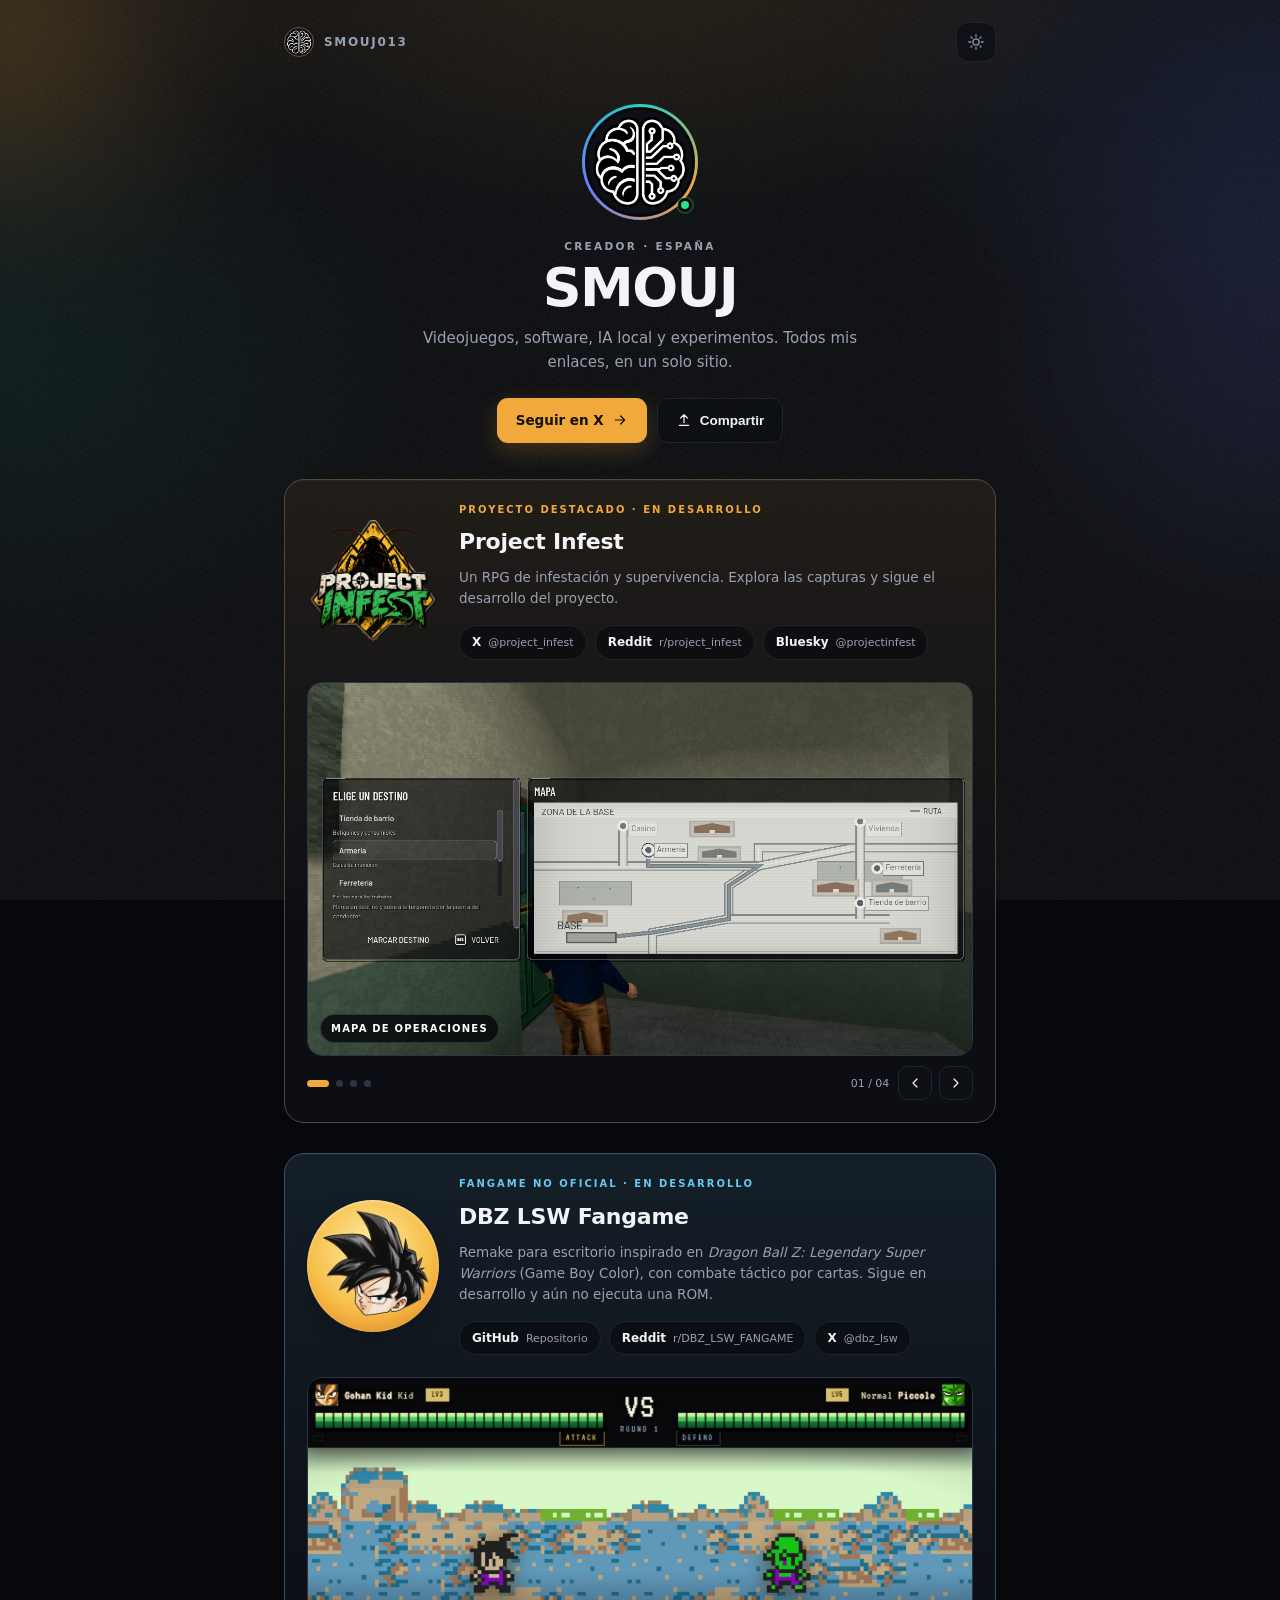
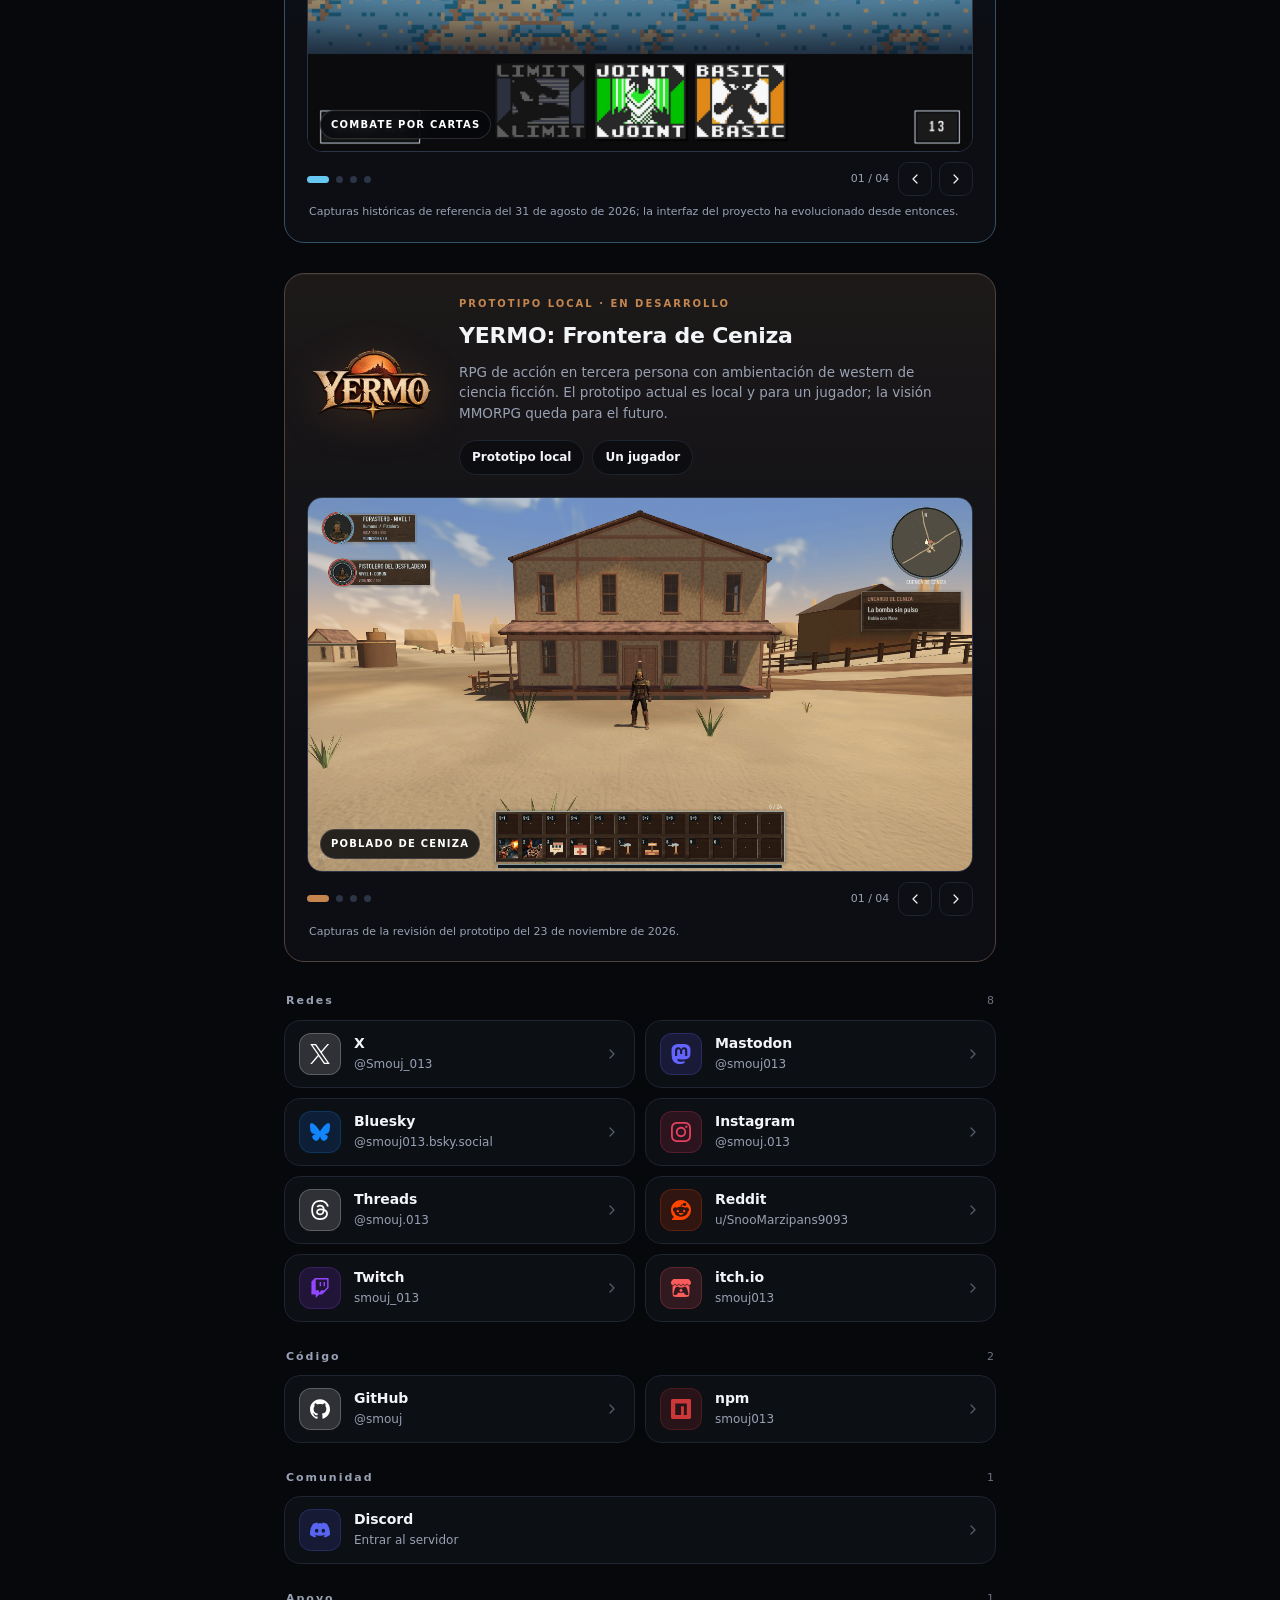
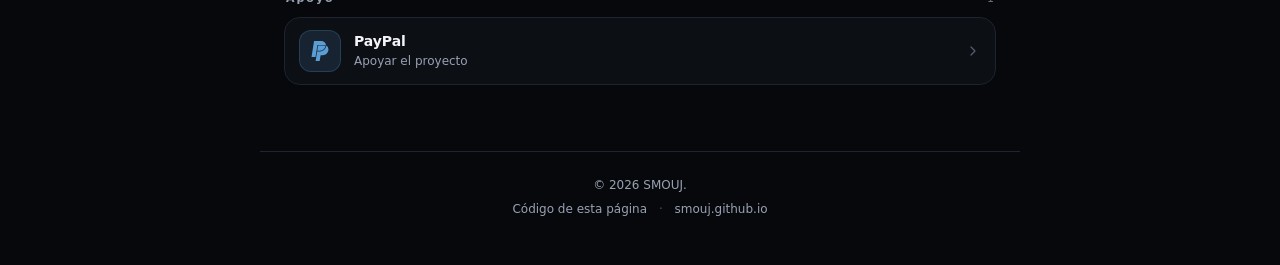
==== commit 13edbc94: "Añadir Mastodon a redes sociales" ====
--- a/index.html
+++ b/index.html
@@ -36,6 +36,7 @@
   "sameAs": [
     "https://github.com/smouj",
     "https://x.com/Smouj_013",
+    "https://mastodon.social/@smouj013",
     "https://bsky.app/profile/smouj013.bsky.social",
     "https://www.instagram.com/smouj.013",
     "https://www.threads.net/@smouj.013",
@@ -252,11 +253,16 @@
   </section>
 
   <section class="group reveal" style="--i:3" aria-labelledby="redes-title">
-    <div class="group-head"><h2 id="redes-title">Redes</h2><span>7</span></div>
+    <div class="group-head"><h2 id="redes-title">Redes</h2><span>8</span></div>
     <ul class="grid">
       <li><a class="card" data-brand="x" href="https://x.com/Smouj_013" target="_blank" rel="me noopener">
         <span class="tile" aria-hidden="true"><svg viewBox="0 0 24 24" focusable="false"><path d="M14.234 10.162 22.977 0h-2.072l-7.591 8.824L7.251 0H.258l9.168 13.343L.258 24H2.33l8.016-9.318L16.749 24h6.993zm-2.837 3.299-.929-1.329L3.076 1.56h3.182l5.965 8.532.929 1.329 7.754 11.09h-3.182z"/></svg></span>
         <span class="meta"><span class="name">X</span><span class="handle">@Smouj_013</span></span>
+        <svg class="chev" viewBox="0 0 24 24" aria-hidden="true"><path d="M9 6l6 6-6 6"/></svg>
+      </a></li>
+      <li><a class="card" data-brand="mastodon" href="https://mastodon.social/@smouj013" target="_blank" rel="me noopener">
+        <span class="tile" aria-hidden="true"><svg viewBox="0 0 24 24" focusable="false"><path d="M23.268 5.313c-.35-2.578-2.617-4.61-5.304-5.004C17.51.242 15.792 0 11.813 0h-.03c-3.98 0-4.835.242-5.288.309C3.882.692 1.496 2.518.917 5.127.64 6.412.61 7.837.661 9.143c.074 1.874.088 3.745.26 5.611.118 1.24.325 2.47.62 3.68.55 2.237 2.777 4.098 4.96 4.857 2.336.792 4.849.923 7.256.38.265-.061.527-.132.786-.213.585-.184 1.27-.39 1.774-.753a.057.057 0 0 0 .023-.043v-1.809a.052.052 0 0 0-.02-.041.053.053 0 0 0-.046-.01 20.282 20.282 0 0 1-4.709.545c-2.73 0-3.463-1.284-3.674-1.818a5.593 5.593 0 0 1-.319-1.433.053.053 0 0 1 .066-.054c1.517.363 3.072.546 4.632.546.376 0 .75 0 1.125-.01 1.57-.044 3.224-.124 4.768-.422.038-.008.077-.015.11-.024 2.435-.464 4.753-1.92 4.989-5.604.008-.145.03-1.52.03-1.67.002-.512.167-3.63-.024-5.545zm-3.748 9.195h-2.561V8.29c0-1.309-.55-1.976-1.67-1.976-1.23 0-1.846.79-1.846 2.35v3.403h-2.546V8.663c0-1.56-.617-2.35-1.848-2.35-1.112 0-1.668.668-1.67 1.977v6.218H4.822V8.102c0-1.31.337-2.35 1.011-3.12.696-.77 1.608-1.164 2.74-1.164 1.311 0 2.302.5 2.962 1.498l.638 1.06.638-1.06c.66-.999 1.65-1.498 2.96-1.498 1.13 0 2.043.395 2.74 1.164.675.77 1.012 1.81 1.012 3.12z"/></svg></span>
+        <span class="meta"><span class="name">Mastodon</span><span class="handle">@smouj013</span></span>
         <svg class="chev" viewBox="0 0 24 24" aria-hidden="true"><path d="M9 6l6 6-6 6"/></svg>
       </a></li>
       <li><a class="card" data-brand="bluesky" href="https://bsky.app/profile/smouj013.bsky.social" target="_blank" rel="me noopener">
--- a/assets/styles.css
+++ b/assets/styles.css
@@ -492,6 +492,7 @@
 .card:hover .chev { transform: translateX(3px); opacity: 1; stroke: var(--brand, var(--accent)); }
 
 .card[data-brand="x"] { --brand: #ffffff; }
+.card[data-brand="mastodon"] { --brand: #6364ff; }
 .card[data-brand="bluesky"] { --brand: #1185fe; }
 .card[data-brand="instagram"] { --brand: #e4405f; }
 .card[data-brand="threads"] { --brand: #ffffff; }
